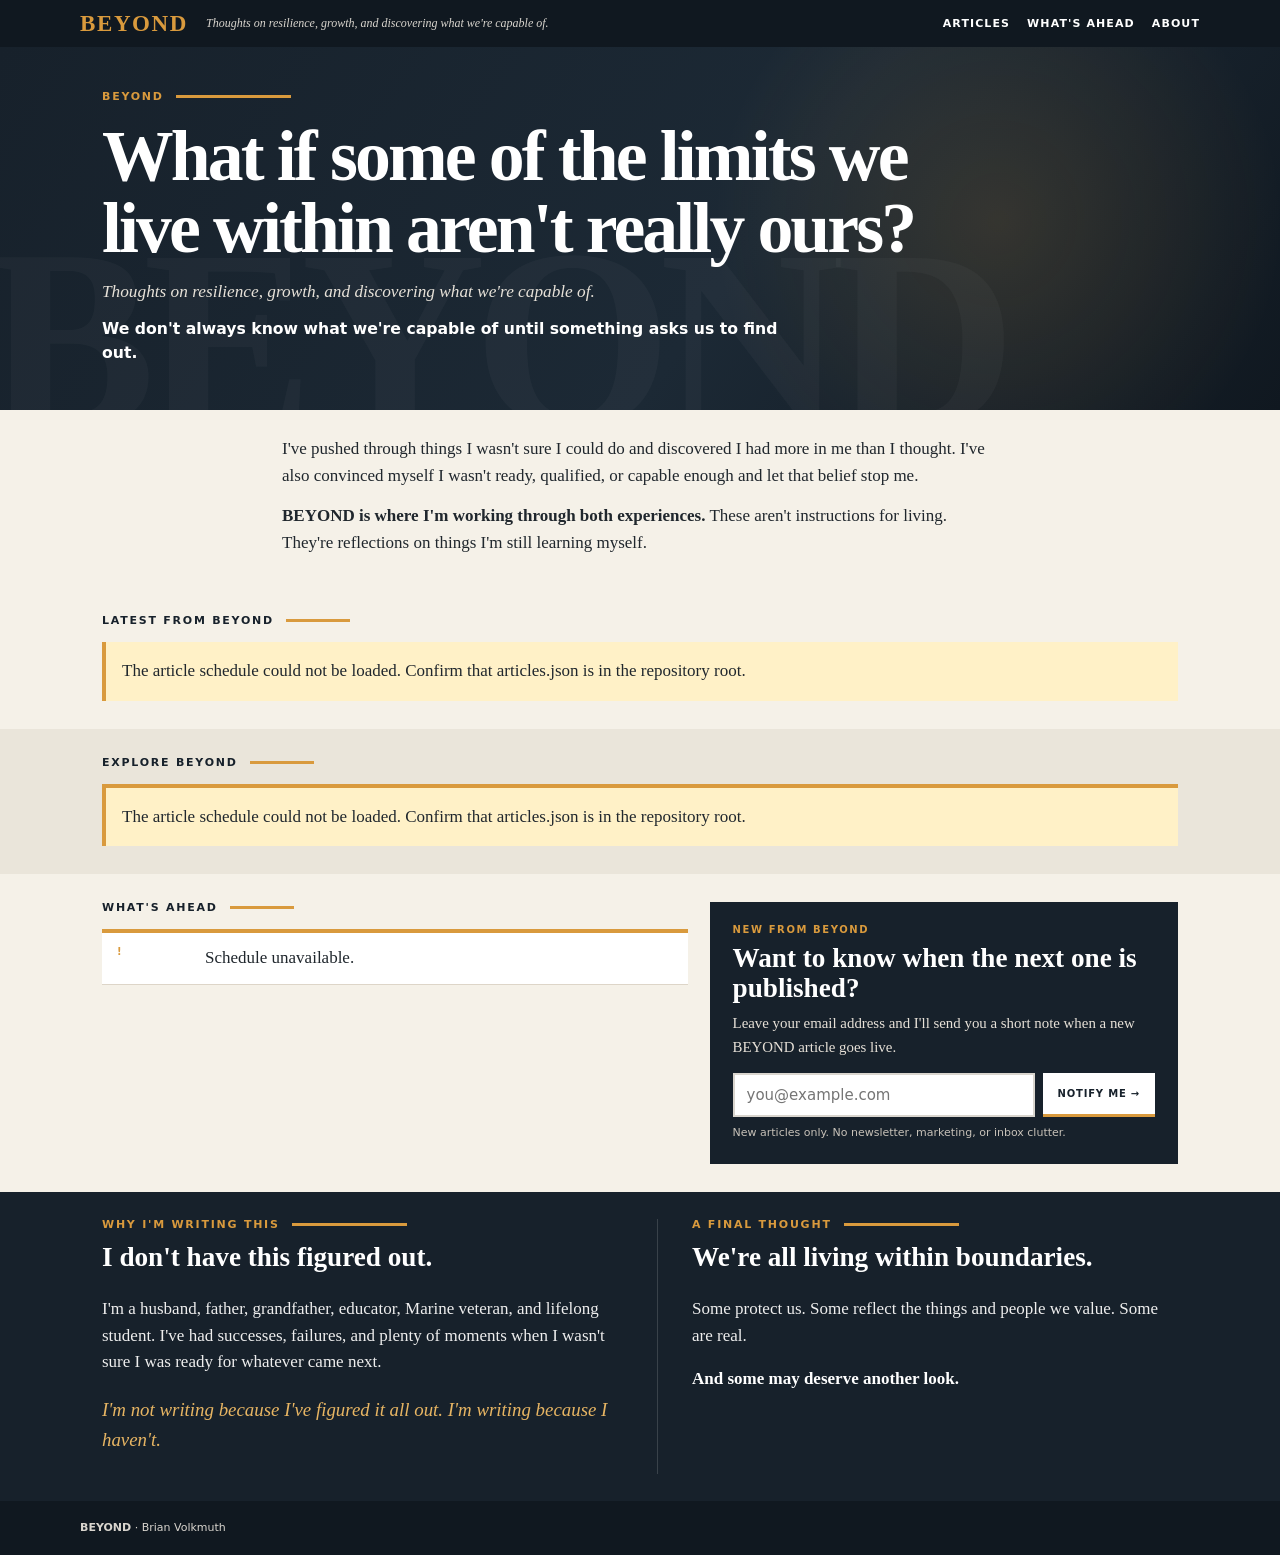
==== index.html @ c45ac022 "Add files via upload" ====
<!doctype html><html lang="en"><head>
<meta charset="utf-8"><meta name="viewport" content="width=device-width,initial-scale=1">
<title>BEYOND | Thoughts on resilience, growth, and discovering what we're capable of</title>
<meta name="description" content="BEYOND is Brian Volkmuth's series of reflections on resilience, growth, uncertainty, and discovering what we're capable of.">
<style>
:root{--navy:#17212B;--navy2:#101820;--amber:#D99A3D;--amber2:#E7B563;--ivory:#F5F1E8;--paper:#EAE5DA;--ink:#20272D;--slate:#64727D;--display:Georgia,"Times New Roman",serif;--ui:system-ui,-apple-system,BlinkMacSystemFont,"Segoe UI",Arial,sans-serif;--wide:1120px;--reading:760px}*{box-sizing:border-box}html{scroll-behavior:smooth}body{margin:0;background:var(--ivory);color:var(--ink);font:17px/1.58 var(--display)}a{color:inherit}.top{background:var(--navy2);color:#fff;padding:12px 22px}.topin{max-width:var(--wide);margin:auto;display:flex;align-items:center;gap:18px}.brand{color:var(--amber);font:700 23px/1 var(--display);letter-spacing:.07em;text-decoration:none}.tagline{flex:1;color:#d9d5ce;font-size:12px;font-style:italic}.nav{display:flex;gap:17px;font:700 11px/1 var(--ui);letter-spacing:.1em;text-transform:uppercase}.nav a{text-decoration:none}.mast{position:relative;overflow:hidden;color:#fff;background:radial-gradient(circle at 78% 48%,rgba(217,154,61,.15),transparent 28%),linear-gradient(125deg,var(--navy),#1c2935 58%,var(--navy2))}.mast:before{content:"BEYOND";position:absolute;left:-15px;bottom:-58px;color:rgba(255,255,255,.03);font:700 clamp(8rem,20vw,16rem)/1 var(--display);letter-spacing:-.05em}.mastin{position:relative;z-index:1;max-width:var(--wide);margin:auto;padding:44px 22px 46px}.eyebrow,.sectionlabel{display:flex;align-items:center;gap:12px;font:800 11px/1 var(--ui);letter-spacing:.16em;text-transform:uppercase}.eyebrow{color:var(--amber)}.line{height:3px;width:115px;background:var(--amber)}.mast h1{max-width:820px;margin:18px 0 13px;font-size:clamp(2.7rem,5.6vw,4.9rem);line-height:1.01;letter-spacing:-.04em}.mast .sub{max-width:680px;margin:0 0 12px;color:#e6e1d8;font-style:italic;font-size:1.08rem}.mast .thought{max-width:680px;margin:0;font:700 .98rem/1.5 var(--ui)}.intro{max-width:var(--reading);margin:auto;padding:26px 22px 16px}.intro p{margin:0 0 .8em}.wrap{max-width:var(--wide);margin:auto;padding:28px 22px}.sectionlabel{margin-bottom:16px;color:var(--navy)}.sectionlabel .line{width:64px}.feature{display:grid;grid-template-columns:1.07fr .93fr;background:#fff;box-shadow:0 10px 28px rgba(23,33,43,.1)}.media{min-height:285px;background-position:center;background-size:cover}.copy{padding:27px;display:flex;flex-direction:column;justify-content:center}.num{color:var(--amber);font:800 11px/1 var(--ui);letter-spacing:.15em;text-transform:uppercase}.copy h2{margin:11px 0 12px;color:var(--navy);font-size:clamp(1.9rem,3.4vw,2.7rem);line-height:1.08}.copy p{margin:0 0 11px}.meta{color:var(--slate);font:700 10px/1 var(--ui);letter-spacing:.08em;text-transform:uppercase}.btn{align-self:flex-start;margin-top:18px;padding:12px 16px;background:var(--navy);color:#fff;border-bottom:3px solid var(--amber);font:800 11px/1 var(--ui);letter-spacing:.08em;text-transform:uppercase;text-decoration:none}.library{background:var(--paper)}.list{background:#fff;border-top:4px solid var(--amber)}.row{display:grid;grid-template-columns:42px minmax(0,1fr) auto;gap:12px;align-items:center;padding:12px 16px;border-bottom:1px solid #d9d2c5;text-decoration:none}.row:last-child{border:0}.rnum{color:var(--amber);font:800 11px/1 var(--ui)}.title{display:block;color:var(--navy);font-weight:700;line-height:1.2}.desc{display:block;color:var(--slate);font-size:.88rem;margin-top:2px}.rmeta{white-space:nowrap;color:var(--slate);font:700 10px/1 var(--ui);text-transform:uppercase}.ahead-signup{display:grid;grid-template-columns:minmax(0,1fr) minmax(330px,.8fr);gap:22px}.ahead{list-style:none;margin:0;padding:0;background:#fff;border-top:4px solid var(--amber)}.ahead li{display:grid;grid-template-columns:78px 1fr;gap:10px;padding:12px 15px;border-bottom:1px solid #ddd5c8}.date{color:var(--amber);font:800 10px/1.35 var(--ui);text-transform:uppercase}.atitle{color:var(--navy);font-weight:700}.signup{background:var(--navy);color:#fff;padding:23px}.signup-kicker{color:var(--amber);font:800 10px/1 var(--ui);letter-spacing:.16em;text-transform:uppercase}.signup h2{margin:9px 0 8px;font-size:1.7rem;line-height:1.1}.signup p{margin:0 0 14px;color:#e7e1d8;font-size:.93rem}.form{display:grid;grid-template-columns:minmax(0,1fr) auto;gap:8px}.form label{position:absolute;width:1px;height:1px;overflow:hidden;clip:rect(0,0,0,0)}.form input{min-height:44px;border:2px solid #d9d5ce;padding:10px 12px;font:15px/1.3 var(--ui)}.form button{min-height:44px;border:0;border-bottom:3px solid var(--amber);background:#fff;color:var(--navy);padding:10px 15px;font:800 10px/1 var(--ui);letter-spacing:.08em;text-transform:uppercase;cursor:pointer}.fine{margin:8px 0 0!important;color:#c7c1b8!important;font:11px/1.4 var(--ui)!important}.about{background:var(--navy);color:#eee}.aboutin{max-width:var(--wide);margin:auto;padding:27px 22px;display:grid;grid-template-columns:1fr 1fr;gap:34px}.about h2{margin:6px 0 10px;color:#fff;font-size:1.7rem}.quote{color:var(--amber2);font-size:1.18rem;font-style:italic}.closing{border-left:1px solid rgba(255,255,255,.15);padding-left:34px}.closing strong{color:#fff}footer{background:var(--navy2);color:#d9d5ce;padding:19px 22px;font:11px/1.5 var(--ui)}.footerin{max-width:var(--wide);margin:auto}.err{padding:16px;background:#fff1c7;border-left:4px solid var(--amber)}@media(max-width:800px){.tagline{display:none}.nav{margin-left:auto;gap:11px}.mastin{padding:35px 20px 38px}.mast h1{font-size:2.65rem}.intro{padding:22px 20px 12px}.wrap{padding:24px 18px}.feature{grid-template-columns:1fr}.media{min-height:210px}.copy{padding:22px 20px}.row{grid-template-columns:34px 1fr}.rmeta{grid-column:2}.ahead-signup{grid-template-columns:1fr}.form{grid-template-columns:1fr}.form button{width:100%}.aboutin{grid-template-columns:1fr;gap:18px}.closing{border-left:0;border-top:1px solid rgba(255,255,255,.15);padding:18px 0 0}}@media(max-width:420px){.nav{font-size:9px;gap:8px}.mast h1{font-size:2.3rem}.ahead li{grid-template-columns:68px 1fr}}
.logo-header{padding:4px 18px 3px;background:var(--ivory)}.logo-shell{height:auto;min-height:0;overflow:visible;position:relative;display:flex;align-items:center;justify-content:center}.logo-home{display:block;height:auto;width:100%}.mast-logo{position:static;transform:none;display:block;width:auto;max-width:100%;height:150px;object-fit:contain;margin:0 auto}.logo-nav{position:absolute;right:14px;bottom:8px}@media(max-width:800px){.logo-header{padding:3px 10px}.logo-shell{height:auto;overflow:visible}.mast-logo{position:static;transform:none;width:auto;max-width:100%;height:125px}.logo-nav{right:6px;bottom:5px}}@media(max-width:520px){.logo-shell{height:auto}.mast-logo{width:auto;max-width:100%;height:105px}.logo-nav{position:static;justify-content:center;margin-top:-8px;padding:5px;background:transparent}}</style></head><body>
<header class="top"><div class="topin"><a class="brand" href="index.html">BEYOND</a><div class="tagline">Thoughts on resilience, growth, and discovering what we're capable of.</div><nav class="nav"><a href="#articles">Articles</a><a href="#ahead">What's Ahead</a><a href="#about">About</a></nav></div></header>
<section class="mast"><div class="mastin"><div class="eyebrow">BEYOND <span class="line"></span></div><h1>What if some of the limits we live within aren't really ours?</h1><p class="sub">Thoughts on resilience, growth, and discovering what we're capable of.</p><p class="thought">We don't always know what we're capable of until something asks us to find out.</p></div></section>
<section class="intro"><p>I've pushed through things I wasn't sure I could do and discovered I had more in me than I thought. I've also convinced myself I wasn't ready, qualified, or capable enough and let that belief stop me.</p><p><strong>BEYOND is where I'm working through both experiences.</strong> These aren't instructions for living. They're reflections on things I'm still learning myself.</p></section>
<main><section id="articles"><div class="wrap"><div class="sectionlabel">Latest from BEYOND <span class="line"></span></div><div id="latest"><div class="err">Loading the latest article…</div></div></div></section>
<section class="library"><div class="wrap"><div class="sectionlabel">Explore BEYOND <span class="line"></span></div><div id="published" class="list"><div class="err">Loading published articles…</div></div></div></section>
<section id="ahead"><div class="wrap"><div class="ahead-signup"><div><div class="sectionlabel">What's Ahead <span class="line"></span></div><ul id="upcoming" class="ahead"><li><span class="date">Soon</span><span>Loading upcoming articles…</span></li></ul></div><aside class="signup"><div class="signup-kicker">New from BEYOND</div><h2>Want to know when the next one is published?</h2><p>Leave your email address and I'll send you a short note when a new BEYOND article goes live.</p><form class="form" action="https://buttondown.com/api/emails/embed-subscribe/volkmuth" method="post"><label for="bd-email">Email address</label><input id="bd-email" name="email" type="email" autocomplete="email" inputmode="email" maxlength="254" placeholder="you@example.com" required><button type="submit">Notify Me →</button></form><p class="fine">New articles only. No newsletter, marketing, or inbox clutter.</p></aside></div></div></section>
<section class="about" id="about"><div class="aboutin"><div><div class="eyebrow">Why I'm Writing This <span class="line"></span></div><h2>I don't have this figured out.</h2><p>I'm a husband, father, grandfather, educator, Marine veteran, and lifelong student. I've had successes, failures, and plenty of moments when I wasn't sure I was ready for whatever came next.</p><p class="quote">I'm not writing because I've figured it all out. I'm writing because I haven't.</p></div><div class="closing"><div class="eyebrow">A Final Thought <span class="line"></span></div><h2>We're all living within boundaries.</h2><p>Some protect us. Some reflect the things and people we value. Some are real.</p><strong>And some may deserve another look.</strong></div></div></section></main>
<footer><div class="footerin"><strong>BEYOND</strong> · Brian Volkmuth</div></footer>
<script>(()=>{'use strict';const zone='America/Chicago';const esc=v=>String(v??'').replace(/[&<>'"]/g,c=>({'&':'&amp;','<':'&lt;','>':'&gt;',"'":'&#39;','"':'&quot;'}[c]));const parts=new Intl.DateTimeFormat('en-US',{timeZone:zone,year:'numeric',month:'2-digit',day:'2-digit'}).formatToParts(new Date());const get=t=>parts.find(p=>p.type===t).value;const today=`${get('year')}-${get('month')}-${get('day')}`;const latest=document.querySelector('#latest'),published=document.querySelector('#published'),upcoming=document.querySelector('#upcoming');const fmt=d=>new Intl.DateTimeFormat('en-US',{month:'short',day:'numeric',year:'numeric',timeZone:'UTC'}).format(new Date(d+'T12:00:00Z'));fetch('articles.json',{cache:'no-store'}).then(r=>{if(!r.ok)throw Error(r.status);return r.json()}).then(data=>{const all=data.slice().sort((a,b)=>a.publishDate.localeCompare(b.publishDate));const pub=all.filter(a=>a.publishDate<=today),future=all.filter(a=>a.publishDate>today);if(!pub.length){latest.innerHTML='<div class="err">The first BEYOND article publishes December 1, 2026.</div>';published.innerHTML='<div class="err">Published articles will appear here beginning December 1.</div>'}else{const a=pub[pub.length-1];latest.innerHTML=`<article class="feature"><div class="media" role="img" aria-label="${esc(a.imageAlt)}" style="background-image:linear-gradient(90deg,rgba(23,33,43,.03),rgba(23,33,43,.16)),url('${encodeURI(a.image)}')"></div><div class="copy"><div class="num">BEYOND | ${esc(a.number)}</div><h2>${esc(a.title)}</h2><p><em>${esc(a.description)}</em></p><div class="meta">${esc(a.readTime)} · ${esc(a.category)}</div><a class="btn" href="${encodeURI(a.url)}">Read Article →</a></div></article>`;published.innerHTML=pub.slice().reverse().map(a=>`<a class="row" href="${encodeURI(a.url)}"><span class="rnum">${esc(a.number)}</span><span><span class="title">${esc(a.title)}</span><span class="desc">${esc(a.description)}</span></span><span class="rmeta">${esc(a.readTime)} · Read →</span></a>`).join('')}upcoming.innerHTML=future.slice(0,4).map(a=>`<li><span class="date">${esc(fmt(a.publishDate))}</span><span class="atitle">${esc(a.title)}</span></li>`).join('')||'<li><span class="date">Complete</span><span class="atitle">The full first BEYOND series is now available.</span></li>'}).catch(()=>{latest.innerHTML=published.innerHTML='<div class="err">The article schedule could not be loaded. Confirm that articles.json is in the repository root.</div>';upcoming.innerHTML='<li><span class="date">!</span><span>Schedule unavailable.</span></li>'})})();</script>
</body></html>
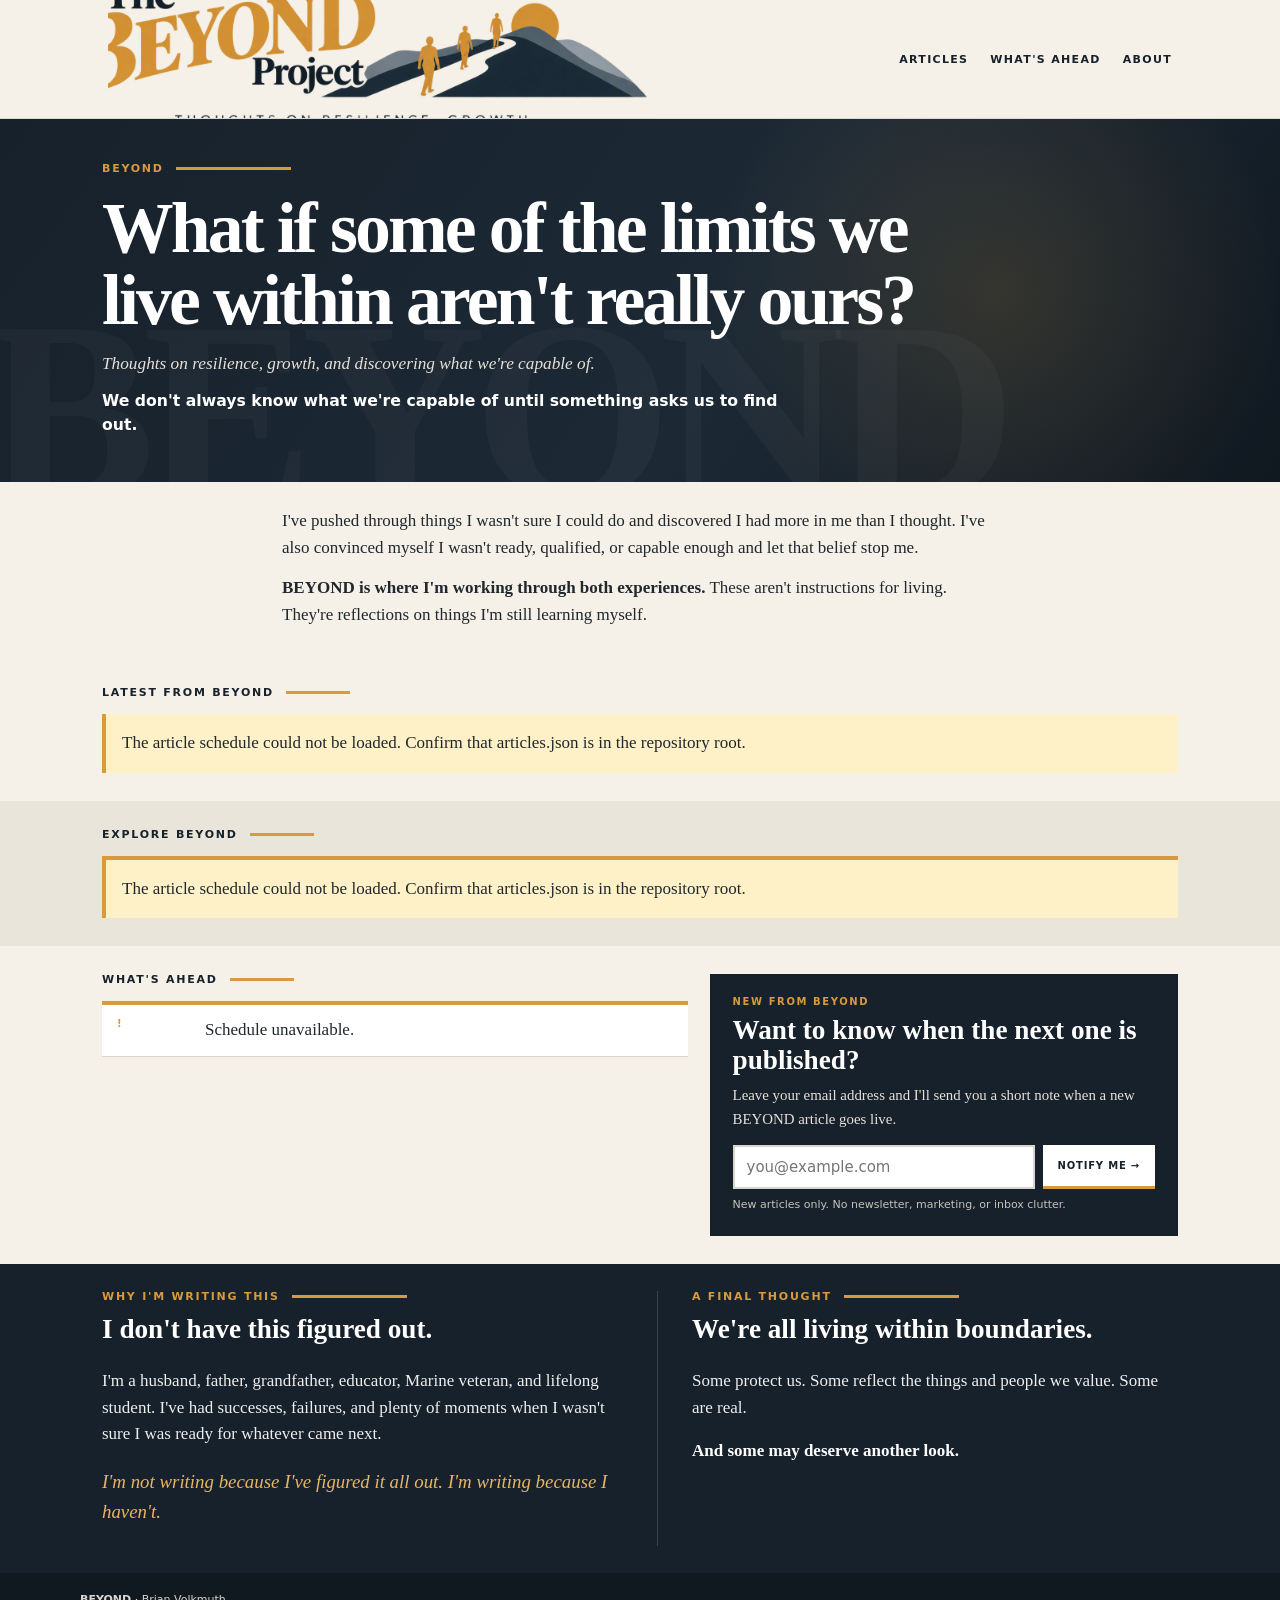
==== commit 104ed995: "Add files via upload" ====
--- a/index.html
+++ b/index.html
@@ -4,8 +4,8 @@
 <meta name="description" content="BEYOND is Brian Volkmuth's series of reflections on resilience, growth, uncertainty, and discovering what we're capable of.">
 <style>
 :root{--navy:#17212B;--navy2:#101820;--amber:#D99A3D;--amber2:#E7B563;--ivory:#F5F1E8;--paper:#EAE5DA;--ink:#20272D;--slate:#64727D;--display:Georgia,"Times New Roman",serif;--ui:system-ui,-apple-system,BlinkMacSystemFont,"Segoe UI",Arial,sans-serif;--wide:1120px;--reading:760px}*{box-sizing:border-box}html{scroll-behavior:smooth}body{margin:0;background:var(--ivory);color:var(--ink);font:17px/1.58 var(--display)}a{color:inherit}.top{background:var(--navy2);color:#fff;padding:12px 22px}.topin{max-width:var(--wide);margin:auto;display:flex;align-items:center;gap:18px}.brand{color:var(--amber);font:700 23px/1 var(--display);letter-spacing:.07em;text-decoration:none}.tagline{flex:1;color:#d9d5ce;font-size:12px;font-style:italic}.nav{display:flex;gap:17px;font:700 11px/1 var(--ui);letter-spacing:.1em;text-transform:uppercase}.nav a{text-decoration:none}.mast{position:relative;overflow:hidden;color:#fff;background:radial-gradient(circle at 78% 48%,rgba(217,154,61,.15),transparent 28%),linear-gradient(125deg,var(--navy),#1c2935 58%,var(--navy2))}.mast:before{content:"BEYOND";position:absolute;left:-15px;bottom:-58px;color:rgba(255,255,255,.03);font:700 clamp(8rem,20vw,16rem)/1 var(--display);letter-spacing:-.05em}.mastin{position:relative;z-index:1;max-width:var(--wide);margin:auto;padding:44px 22px 46px}.eyebrow,.sectionlabel{display:flex;align-items:center;gap:12px;font:800 11px/1 var(--ui);letter-spacing:.16em;text-transform:uppercase}.eyebrow{color:var(--amber)}.line{height:3px;width:115px;background:var(--amber)}.mast h1{max-width:820px;margin:18px 0 13px;font-size:clamp(2.7rem,5.6vw,4.9rem);line-height:1.01;letter-spacing:-.04em}.mast .sub{max-width:680px;margin:0 0 12px;color:#e6e1d8;font-style:italic;font-size:1.08rem}.mast .thought{max-width:680px;margin:0;font:700 .98rem/1.5 var(--ui)}.intro{max-width:var(--reading);margin:auto;padding:26px 22px 16px}.intro p{margin:0 0 .8em}.wrap{max-width:var(--wide);margin:auto;padding:28px 22px}.sectionlabel{margin-bottom:16px;color:var(--navy)}.sectionlabel .line{width:64px}.feature{display:grid;grid-template-columns:1.07fr .93fr;background:#fff;box-shadow:0 10px 28px rgba(23,33,43,.1)}.media{min-height:285px;background-position:center;background-size:cover}.copy{padding:27px;display:flex;flex-direction:column;justify-content:center}.num{color:var(--amber);font:800 11px/1 var(--ui);letter-spacing:.15em;text-transform:uppercase}.copy h2{margin:11px 0 12px;color:var(--navy);font-size:clamp(1.9rem,3.4vw,2.7rem);line-height:1.08}.copy p{margin:0 0 11px}.meta{color:var(--slate);font:700 10px/1 var(--ui);letter-spacing:.08em;text-transform:uppercase}.btn{align-self:flex-start;margin-top:18px;padding:12px 16px;background:var(--navy);color:#fff;border-bottom:3px solid var(--amber);font:800 11px/1 var(--ui);letter-spacing:.08em;text-transform:uppercase;text-decoration:none}.library{background:var(--paper)}.list{background:#fff;border-top:4px solid var(--amber)}.row{display:grid;grid-template-columns:42px minmax(0,1fr) auto;gap:12px;align-items:center;padding:12px 16px;border-bottom:1px solid #d9d2c5;text-decoration:none}.row:last-child{border:0}.rnum{color:var(--amber);font:800 11px/1 var(--ui)}.title{display:block;color:var(--navy);font-weight:700;line-height:1.2}.desc{display:block;color:var(--slate);font-size:.88rem;margin-top:2px}.rmeta{white-space:nowrap;color:var(--slate);font:700 10px/1 var(--ui);text-transform:uppercase}.ahead-signup{display:grid;grid-template-columns:minmax(0,1fr) minmax(330px,.8fr);gap:22px}.ahead{list-style:none;margin:0;padding:0;background:#fff;border-top:4px solid var(--amber)}.ahead li{display:grid;grid-template-columns:78px 1fr;gap:10px;padding:12px 15px;border-bottom:1px solid #ddd5c8}.date{color:var(--amber);font:800 10px/1.35 var(--ui);text-transform:uppercase}.atitle{color:var(--navy);font-weight:700}.signup{background:var(--navy);color:#fff;padding:23px}.signup-kicker{color:var(--amber);font:800 10px/1 var(--ui);letter-spacing:.16em;text-transform:uppercase}.signup h2{margin:9px 0 8px;font-size:1.7rem;line-height:1.1}.signup p{margin:0 0 14px;color:#e7e1d8;font-size:.93rem}.form{display:grid;grid-template-columns:minmax(0,1fr) auto;gap:8px}.form label{position:absolute;width:1px;height:1px;overflow:hidden;clip:rect(0,0,0,0)}.form input{min-height:44px;border:2px solid #d9d5ce;padding:10px 12px;font:15px/1.3 var(--ui)}.form button{min-height:44px;border:0;border-bottom:3px solid var(--amber);background:#fff;color:var(--navy);padding:10px 15px;font:800 10px/1 var(--ui);letter-spacing:.08em;text-transform:uppercase;cursor:pointer}.fine{margin:8px 0 0!important;color:#c7c1b8!important;font:11px/1.4 var(--ui)!important}.about{background:var(--navy);color:#eee}.aboutin{max-width:var(--wide);margin:auto;padding:27px 22px;display:grid;grid-template-columns:1fr 1fr;gap:34px}.about h2{margin:6px 0 10px;color:#fff;font-size:1.7rem}.quote{color:var(--amber2);font-size:1.18rem;font-style:italic}.closing{border-left:1px solid rgba(255,255,255,.15);padding-left:34px}.closing strong{color:#fff}footer{background:var(--navy2);color:#d9d5ce;padding:19px 22px;font:11px/1.5 var(--ui)}.footerin{max-width:var(--wide);margin:auto}.err{padding:16px;background:#fff1c7;border-left:4px solid var(--amber)}@media(max-width:800px){.tagline{display:none}.nav{margin-left:auto;gap:11px}.mastin{padding:35px 20px 38px}.mast h1{font-size:2.65rem}.intro{padding:22px 20px 12px}.wrap{padding:24px 18px}.feature{grid-template-columns:1fr}.media{min-height:210px}.copy{padding:22px 20px}.row{grid-template-columns:34px 1fr}.rmeta{grid-column:2}.ahead-signup{grid-template-columns:1fr}.form{grid-template-columns:1fr}.form button{width:100%}.aboutin{grid-template-columns:1fr;gap:18px}.closing{border-left:0;border-top:1px solid rgba(255,255,255,.15);padding:18px 0 0}}@media(max-width:420px){.nav{font-size:9px;gap:8px}.mast h1{font-size:2.3rem}.ahead li{grid-template-columns:68px 1fr}}
-.logo-header{padding:4px 18px 3px;background:var(--ivory)}.logo-shell{height:auto;min-height:0;overflow:visible;position:relative;display:flex;align-items:center;justify-content:center}.logo-home{display:block;height:auto;width:100%}.mast-logo{position:static;transform:none;display:block;width:auto;max-width:100%;height:150px;object-fit:contain;margin:0 auto}.logo-nav{position:absolute;right:14px;bottom:8px}@media(max-width:800px){.logo-header{padding:3px 10px}.logo-shell{height:auto;overflow:visible}.mast-logo{position:static;transform:none;width:auto;max-width:100%;height:125px}.logo-nav{right:6px;bottom:5px}}@media(max-width:520px){.logo-shell{height:auto}.mast-logo{width:auto;max-width:100%;height:105px}.logo-nav{position:static;justify-content:center;margin-top:-8px;padding:5px;background:transparent}}</style></head><body>
-<header class="top"><div class="topin"><a class="brand" href="index.html">BEYOND</a><div class="tagline">Thoughts on resilience, growth, and discovering what we're capable of.</div><nav class="nav"><a href="#articles">Articles</a><a href="#ahead">What's Ahead</a><a href="#about">About</a></nav></div></header>
+.compact-logo-header{background:var(--ivory);border-bottom:1px solid rgba(23,33,43,.12)}.compact-logo-inner{max-width:var(--wide);height:118px;margin:0 auto;padding:0 28px;display:flex;align-items:center;justify-content:space-between;gap:24px;overflow:hidden}.compact-logo-link{display:block;position:relative;height:118px;flex:1;min-width:0;overflow:hidden}.compact-logo-img{position:absolute;width:610px;max-width:none;height:auto;left:-60px;top:50%;transform:translateY(-50%)}.compact-logo-nav{display:flex;gap:22px;align-items:center;flex:0 0 auto;font:800 11px/1 var(--ui);letter-spacing:.12em;text-transform:uppercase}.compact-logo-nav a{color:var(--navy);text-decoration:none}.compact-logo-nav a:hover,.compact-logo-nav a:focus{text-decoration:underline;text-decoration-color:var(--amber);text-decoration-thickness:2px;text-underline-offset:4px}@media(max-width:800px){.compact-logo-inner{height:104px;padding:0 14px;gap:10px}.compact-logo-link{height:104px}.compact-logo-img{width:520px;left:-55px}.compact-logo-nav{gap:10px;font-size:9px}}@media(max-width:560px){.compact-logo-inner{height:126px;padding:0 10px 6px;display:block}.compact-logo-link{height:92px}.compact-logo-img{width:460px;left:50%;transform:translate(-50%,-50%)}.compact-logo-nav{justify-content:center;gap:16px;padding-top:4px}}</style></head><body>
+<header class="compact-logo-header"><div class="compact-logo-inner"><a class="compact-logo-link" href="index.html" aria-label="The BEYOND Project home"><img class="compact-logo-img" src="BEYOND_Horizontal_FullColor_Ivory.png" alt="The BEYOND Project"></a><nav class="compact-logo-nav" aria-label="Primary"><a href="#articles">Articles</a><a href="#ahead">What's Ahead</a><a href="#about">About</a></nav></div></header>
 <section class="mast"><div class="mastin"><div class="eyebrow">BEYOND <span class="line"></span></div><h1>What if some of the limits we live within aren't really ours?</h1><p class="sub">Thoughts on resilience, growth, and discovering what we're capable of.</p><p class="thought">We don't always know what we're capable of until something asks us to find out.</p></div></section>
 <section class="intro"><p>I've pushed through things I wasn't sure I could do and discovered I had more in me than I thought. I've also convinced myself I wasn't ready, qualified, or capable enough and let that belief stop me.</p><p><strong>BEYOND is where I'm working through both experiences.</strong> These aren't instructions for living. They're reflections on things I'm still learning myself.</p></section>
 <main><section id="articles"><div class="wrap"><div class="sectionlabel">Latest from BEYOND <span class="line"></span></div><div id="latest"><div class="err">Loading the latest article…</div></div></div></section>
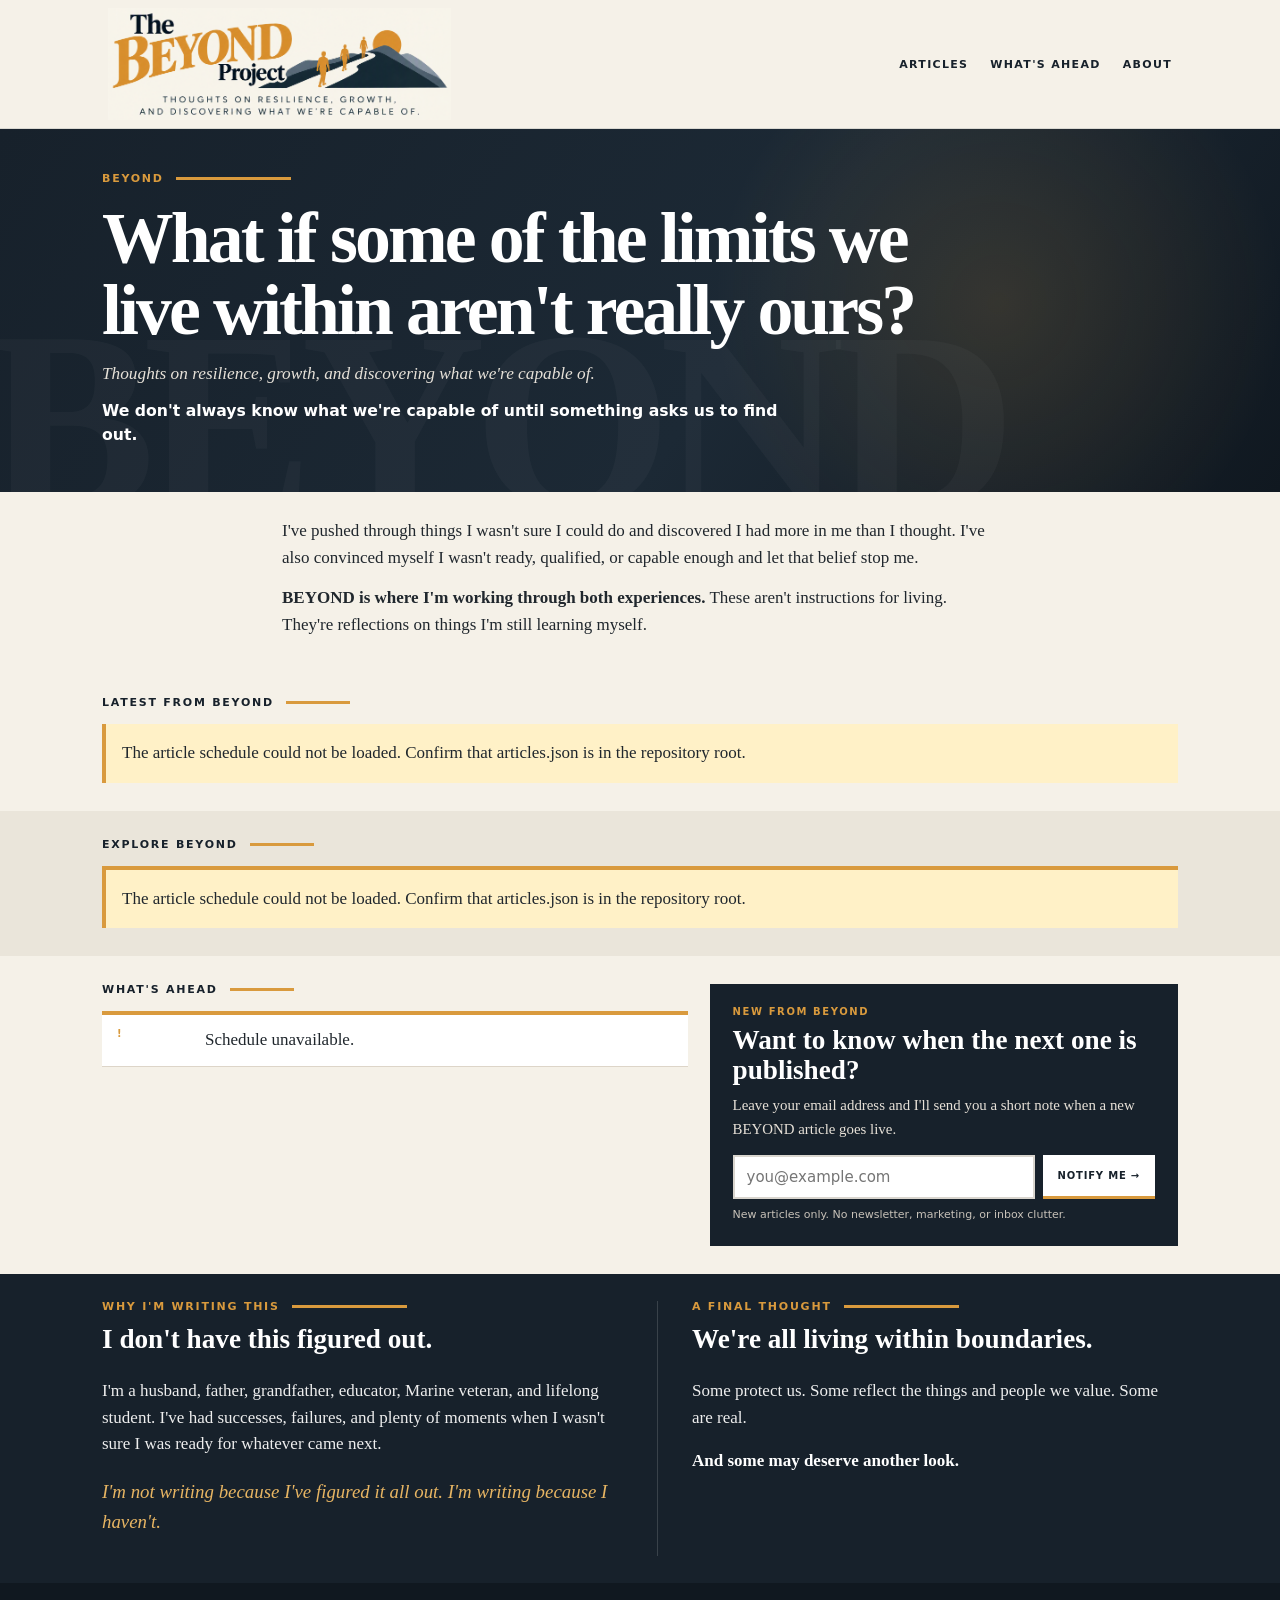
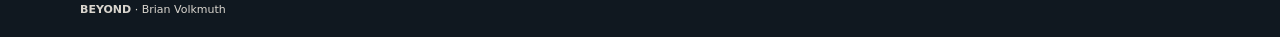
==== commit d33d6beb: "Add files via upload" ====
--- a/index.html
+++ b/index.html
@@ -4,8 +4,8 @@
 <meta name="description" content="BEYOND is Brian Volkmuth's series of reflections on resilience, growth, uncertainty, and discovering what we're capable of.">
 <style>
 :root{--navy:#17212B;--navy2:#101820;--amber:#D99A3D;--amber2:#E7B563;--ivory:#F5F1E8;--paper:#EAE5DA;--ink:#20272D;--slate:#64727D;--display:Georgia,"Times New Roman",serif;--ui:system-ui,-apple-system,BlinkMacSystemFont,"Segoe UI",Arial,sans-serif;--wide:1120px;--reading:760px}*{box-sizing:border-box}html{scroll-behavior:smooth}body{margin:0;background:var(--ivory);color:var(--ink);font:17px/1.58 var(--display)}a{color:inherit}.top{background:var(--navy2);color:#fff;padding:12px 22px}.topin{max-width:var(--wide);margin:auto;display:flex;align-items:center;gap:18px}.brand{color:var(--amber);font:700 23px/1 var(--display);letter-spacing:.07em;text-decoration:none}.tagline{flex:1;color:#d9d5ce;font-size:12px;font-style:italic}.nav{display:flex;gap:17px;font:700 11px/1 var(--ui);letter-spacing:.1em;text-transform:uppercase}.nav a{text-decoration:none}.mast{position:relative;overflow:hidden;color:#fff;background:radial-gradient(circle at 78% 48%,rgba(217,154,61,.15),transparent 28%),linear-gradient(125deg,var(--navy),#1c2935 58%,var(--navy2))}.mast:before{content:"BEYOND";position:absolute;left:-15px;bottom:-58px;color:rgba(255,255,255,.03);font:700 clamp(8rem,20vw,16rem)/1 var(--display);letter-spacing:-.05em}.mastin{position:relative;z-index:1;max-width:var(--wide);margin:auto;padding:44px 22px 46px}.eyebrow,.sectionlabel{display:flex;align-items:center;gap:12px;font:800 11px/1 var(--ui);letter-spacing:.16em;text-transform:uppercase}.eyebrow{color:var(--amber)}.line{height:3px;width:115px;background:var(--amber)}.mast h1{max-width:820px;margin:18px 0 13px;font-size:clamp(2.7rem,5.6vw,4.9rem);line-height:1.01;letter-spacing:-.04em}.mast .sub{max-width:680px;margin:0 0 12px;color:#e6e1d8;font-style:italic;font-size:1.08rem}.mast .thought{max-width:680px;margin:0;font:700 .98rem/1.5 var(--ui)}.intro{max-width:var(--reading);margin:auto;padding:26px 22px 16px}.intro p{margin:0 0 .8em}.wrap{max-width:var(--wide);margin:auto;padding:28px 22px}.sectionlabel{margin-bottom:16px;color:var(--navy)}.sectionlabel .line{width:64px}.feature{display:grid;grid-template-columns:1.07fr .93fr;background:#fff;box-shadow:0 10px 28px rgba(23,33,43,.1)}.media{min-height:285px;background-position:center;background-size:cover}.copy{padding:27px;display:flex;flex-direction:column;justify-content:center}.num{color:var(--amber);font:800 11px/1 var(--ui);letter-spacing:.15em;text-transform:uppercase}.copy h2{margin:11px 0 12px;color:var(--navy);font-size:clamp(1.9rem,3.4vw,2.7rem);line-height:1.08}.copy p{margin:0 0 11px}.meta{color:var(--slate);font:700 10px/1 var(--ui);letter-spacing:.08em;text-transform:uppercase}.btn{align-self:flex-start;margin-top:18px;padding:12px 16px;background:var(--navy);color:#fff;border-bottom:3px solid var(--amber);font:800 11px/1 var(--ui);letter-spacing:.08em;text-transform:uppercase;text-decoration:none}.library{background:var(--paper)}.list{background:#fff;border-top:4px solid var(--amber)}.row{display:grid;grid-template-columns:42px minmax(0,1fr) auto;gap:12px;align-items:center;padding:12px 16px;border-bottom:1px solid #d9d2c5;text-decoration:none}.row:last-child{border:0}.rnum{color:var(--amber);font:800 11px/1 var(--ui)}.title{display:block;color:var(--navy);font-weight:700;line-height:1.2}.desc{display:block;color:var(--slate);font-size:.88rem;margin-top:2px}.rmeta{white-space:nowrap;color:var(--slate);font:700 10px/1 var(--ui);text-transform:uppercase}.ahead-signup{display:grid;grid-template-columns:minmax(0,1fr) minmax(330px,.8fr);gap:22px}.ahead{list-style:none;margin:0;padding:0;background:#fff;border-top:4px solid var(--amber)}.ahead li{display:grid;grid-template-columns:78px 1fr;gap:10px;padding:12px 15px;border-bottom:1px solid #ddd5c8}.date{color:var(--amber);font:800 10px/1.35 var(--ui);text-transform:uppercase}.atitle{color:var(--navy);font-weight:700}.signup{background:var(--navy);color:#fff;padding:23px}.signup-kicker{color:var(--amber);font:800 10px/1 var(--ui);letter-spacing:.16em;text-transform:uppercase}.signup h2{margin:9px 0 8px;font-size:1.7rem;line-height:1.1}.signup p{margin:0 0 14px;color:#e7e1d8;font-size:.93rem}.form{display:grid;grid-template-columns:minmax(0,1fr) auto;gap:8px}.form label{position:absolute;width:1px;height:1px;overflow:hidden;clip:rect(0,0,0,0)}.form input{min-height:44px;border:2px solid #d9d5ce;padding:10px 12px;font:15px/1.3 var(--ui)}.form button{min-height:44px;border:0;border-bottom:3px solid var(--amber);background:#fff;color:var(--navy);padding:10px 15px;font:800 10px/1 var(--ui);letter-spacing:.08em;text-transform:uppercase;cursor:pointer}.fine{margin:8px 0 0!important;color:#c7c1b8!important;font:11px/1.4 var(--ui)!important}.about{background:var(--navy);color:#eee}.aboutin{max-width:var(--wide);margin:auto;padding:27px 22px;display:grid;grid-template-columns:1fr 1fr;gap:34px}.about h2{margin:6px 0 10px;color:#fff;font-size:1.7rem}.quote{color:var(--amber2);font-size:1.18rem;font-style:italic}.closing{border-left:1px solid rgba(255,255,255,.15);padding-left:34px}.closing strong{color:#fff}footer{background:var(--navy2);color:#d9d5ce;padding:19px 22px;font:11px/1.5 var(--ui)}.footerin{max-width:var(--wide);margin:auto}.err{padding:16px;background:#fff1c7;border-left:4px solid var(--amber)}@media(max-width:800px){.tagline{display:none}.nav{margin-left:auto;gap:11px}.mastin{padding:35px 20px 38px}.mast h1{font-size:2.65rem}.intro{padding:22px 20px 12px}.wrap{padding:24px 18px}.feature{grid-template-columns:1fr}.media{min-height:210px}.copy{padding:22px 20px}.row{grid-template-columns:34px 1fr}.rmeta{grid-column:2}.ahead-signup{grid-template-columns:1fr}.form{grid-template-columns:1fr}.form button{width:100%}.aboutin{grid-template-columns:1fr;gap:18px}.closing{border-left:0;border-top:1px solid rgba(255,255,255,.15);padding:18px 0 0}}@media(max-width:420px){.nav{font-size:9px;gap:8px}.mast h1{font-size:2.3rem}.ahead li{grid-template-columns:68px 1fr}}
-.compact-logo-header{background:var(--ivory);border-bottom:1px solid rgba(23,33,43,.12)}.compact-logo-inner{max-width:var(--wide);height:118px;margin:0 auto;padding:0 28px;display:flex;align-items:center;justify-content:space-between;gap:24px;overflow:hidden}.compact-logo-link{display:block;position:relative;height:118px;flex:1;min-width:0;overflow:hidden}.compact-logo-img{position:absolute;width:610px;max-width:none;height:auto;left:-60px;top:50%;transform:translateY(-50%)}.compact-logo-nav{display:flex;gap:22px;align-items:center;flex:0 0 auto;font:800 11px/1 var(--ui);letter-spacing:.12em;text-transform:uppercase}.compact-logo-nav a{color:var(--navy);text-decoration:none}.compact-logo-nav a:hover,.compact-logo-nav a:focus{text-decoration:underline;text-decoration-color:var(--amber);text-decoration-thickness:2px;text-underline-offset:4px}@media(max-width:800px){.compact-logo-inner{height:104px;padding:0 14px;gap:10px}.compact-logo-link{height:104px}.compact-logo-img{width:520px;left:-55px}.compact-logo-nav{gap:10px;font-size:9px}}@media(max-width:560px){.compact-logo-inner{height:126px;padding:0 10px 6px;display:block}.compact-logo-link{height:92px}.compact-logo-img{width:460px;left:50%;transform:translate(-50%,-50%)}.compact-logo-nav{justify-content:center;gap:16px;padding-top:4px}}</style></head><body>
-<header class="compact-logo-header"><div class="compact-logo-inner"><a class="compact-logo-link" href="index.html" aria-label="The BEYOND Project home"><img class="compact-logo-img" src="BEYOND_Horizontal_FullColor_Ivory.png" alt="The BEYOND Project"></a><nav class="compact-logo-nav" aria-label="Primary"><a href="#articles">Articles</a><a href="#ahead">What's Ahead</a><a href="#about">About</a></nav></div></header>
+.compact-logo-header{background:var(--ivory);border-bottom:1px solid rgba(23,33,43,.12)}.compact-logo-inner{max-width:var(--wide);height:128px;margin:0 auto;padding:6px 28px;display:flex;align-items:center;justify-content:space-between;gap:28px}.compact-logo-link{display:flex;align-items:center;height:100%;min-width:0;flex:1}.compact-logo-img{display:block;width:min(760px,100%);height:112px;object-fit:contain;object-position:left center}.compact-logo-nav{display:flex;gap:22px;align-items:center;flex:0 0 auto;font:800 11px/1 var(--ui);letter-spacing:.12em;text-transform:uppercase}.compact-logo-nav a{color:var(--navy);text-decoration:none}.compact-logo-nav a:hover,.compact-logo-nav a:focus{text-decoration:underline;text-decoration-color:var(--amber);text-decoration-thickness:2px;text-underline-offset:4px}@media(max-width:800px){.compact-logo-inner{height:112px;padding:5px 14px;gap:12px}.compact-logo-img{height:96px}.compact-logo-nav{gap:10px;font-size:9px}}@media(max-width:560px){.compact-logo-inner{height:auto;padding:5px 10px 8px;display:block}.compact-logo-link{height:88px;justify-content:center}.compact-logo-img{width:100%;height:84px;object-position:center}.compact-logo-nav{justify-content:center;gap:16px;padding-top:3px}}</style></head><body>
+<header class="compact-logo-header"><div class="compact-logo-inner"><a class="compact-logo-link" href="index.html" aria-label="The BEYOND Project home"><img class="compact-logo-img" src="BEYOND_Header_Logo_Cropped.png" alt="The BEYOND Project"></a><nav class="compact-logo-nav" aria-label="Primary"><a href="#articles">Articles</a><a href="#ahead">What's Ahead</a><a href="#about">About</a></nav></div></header>
 <section class="mast"><div class="mastin"><div class="eyebrow">BEYOND <span class="line"></span></div><h1>What if some of the limits we live within aren't really ours?</h1><p class="sub">Thoughts on resilience, growth, and discovering what we're capable of.</p><p class="thought">We don't always know what we're capable of until something asks us to find out.</p></div></section>
 <section class="intro"><p>I've pushed through things I wasn't sure I could do and discovered I had more in me than I thought. I've also convinced myself I wasn't ready, qualified, or capable enough and let that belief stop me.</p><p><strong>BEYOND is where I'm working through both experiences.</strong> These aren't instructions for living. They're reflections on things I'm still learning myself.</p></section>
 <main><section id="articles"><div class="wrap"><div class="sectionlabel">Latest from BEYOND <span class="line"></span></div><div id="latest"><div class="err">Loading the latest article…</div></div></div></section>
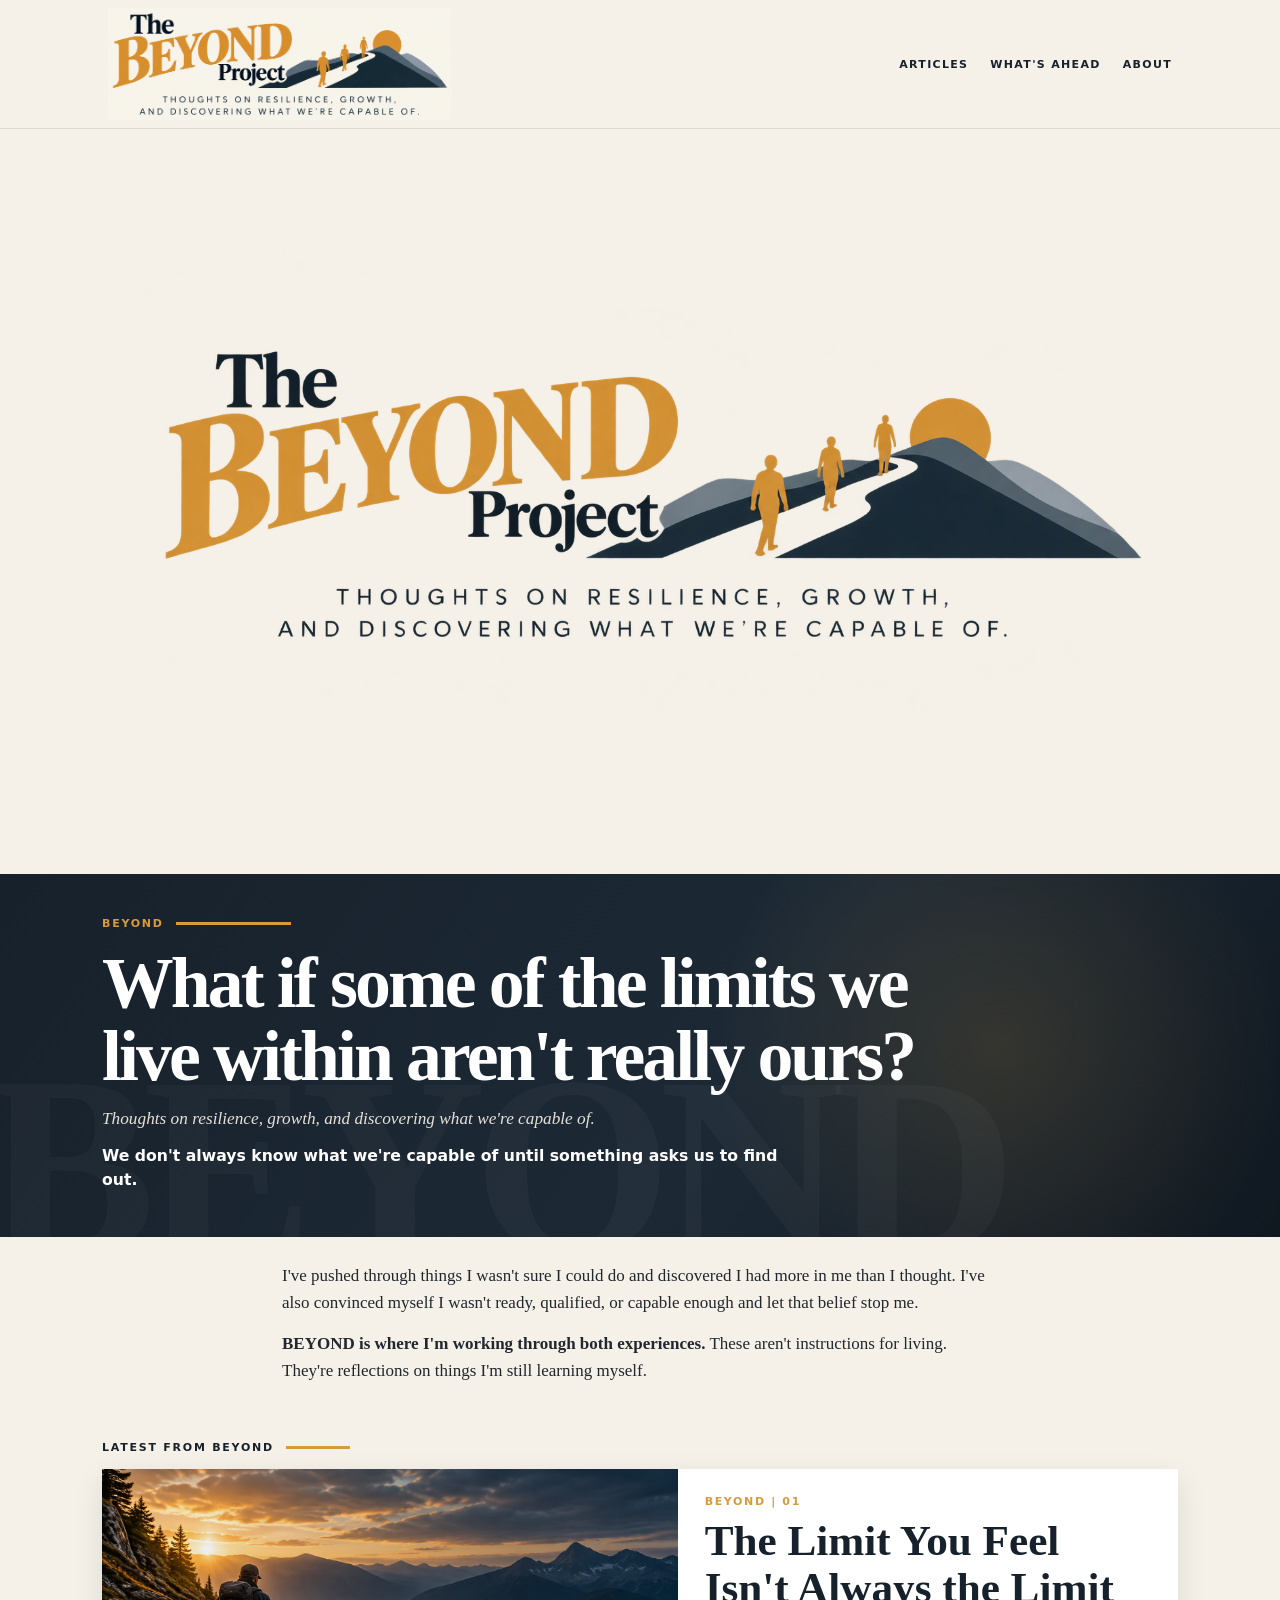
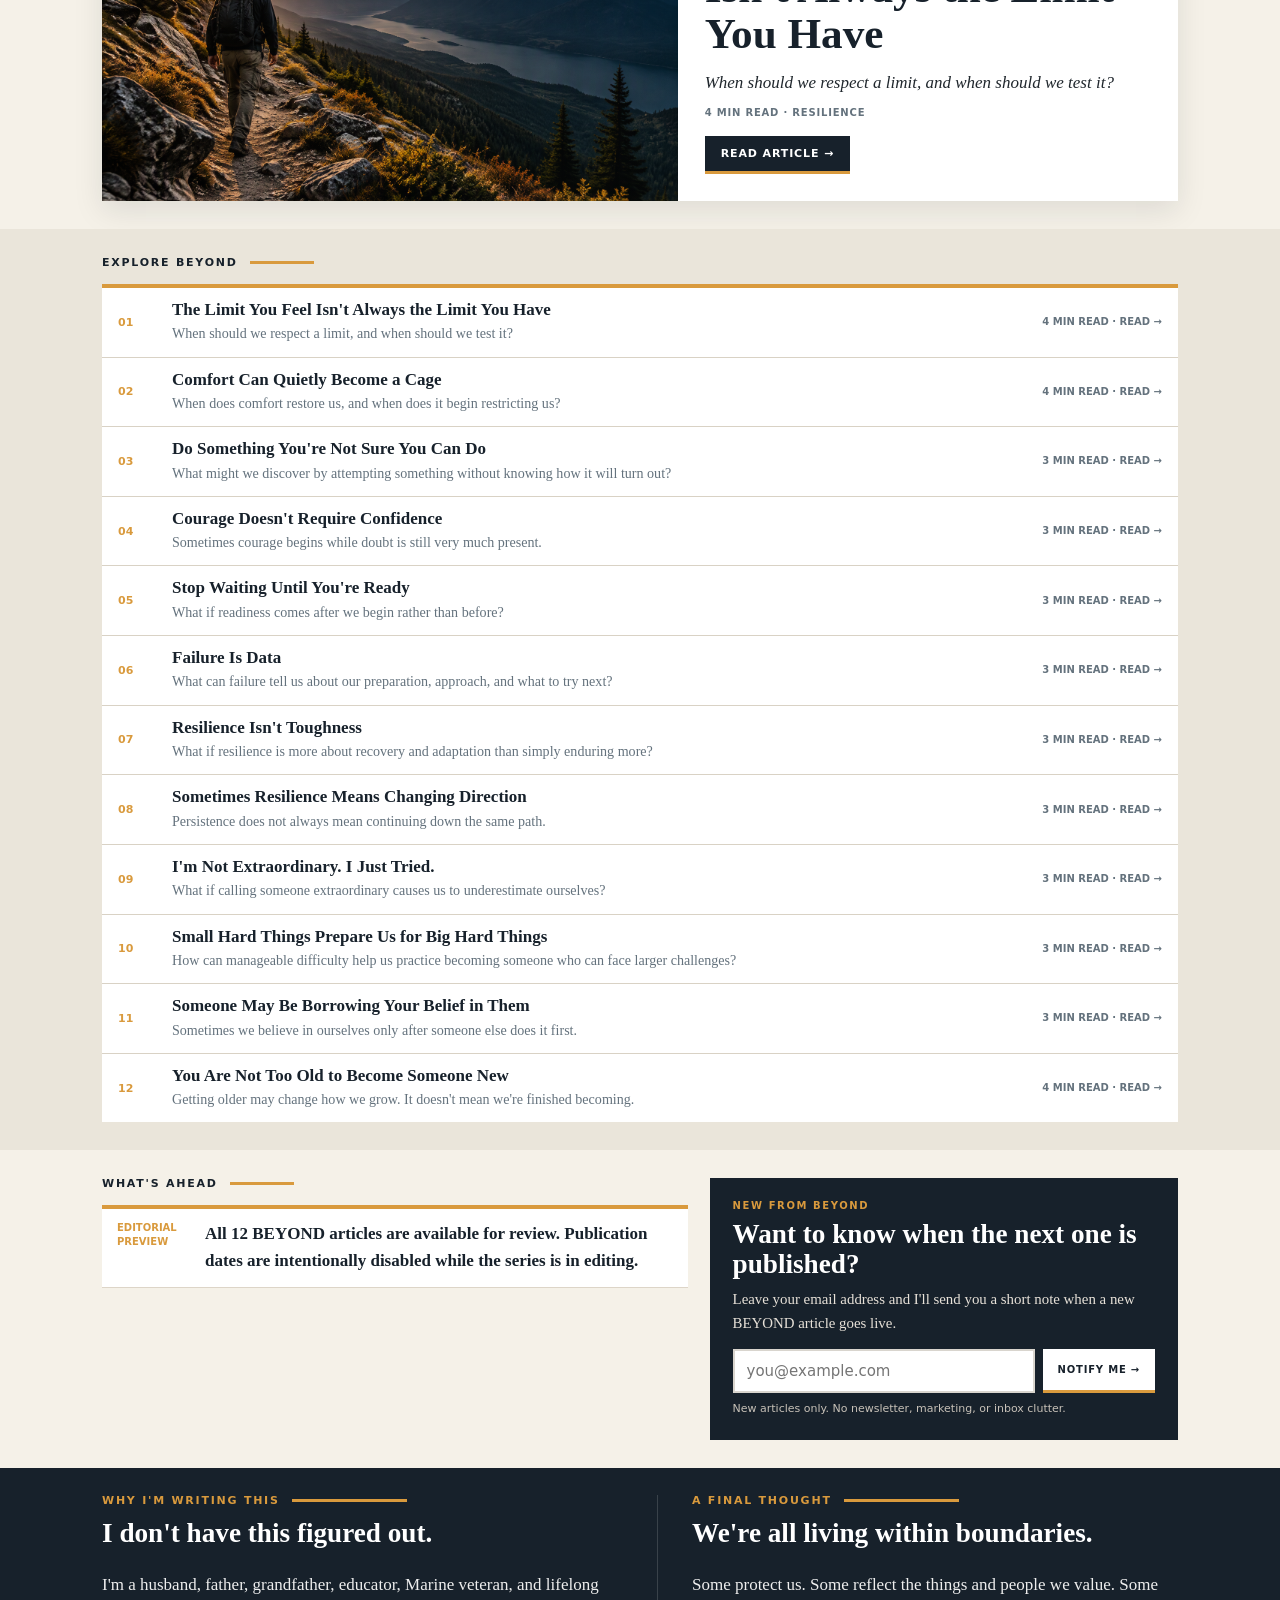
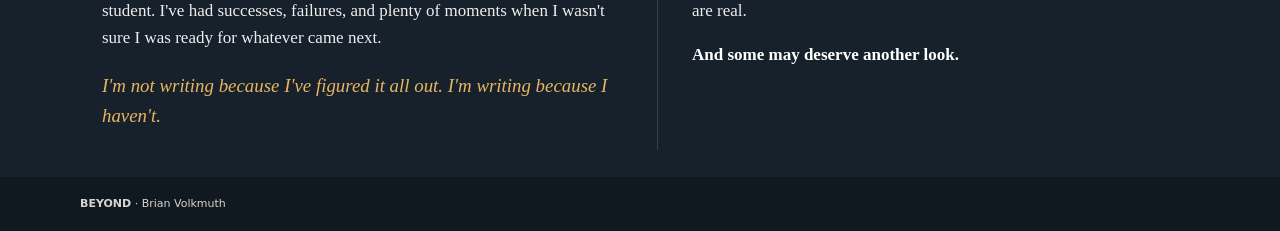
==== commit 622db361: "Add files via upload" ====
--- a/index.html
+++ b/index.html
@@ -3,15 +3,15 @@
 <title>BEYOND | Thoughts on resilience, growth, and discovering what we're capable of</title>
 <meta name="description" content="BEYOND is Brian Volkmuth's series of reflections on resilience, growth, uncertainty, and discovering what we're capable of.">
 <style>
-:root{--navy:#17212B;--navy2:#101820;--amber:#D99A3D;--amber2:#E7B563;--ivory:#F5F1E8;--paper:#EAE5DA;--ink:#20272D;--slate:#64727D;--display:Georgia,"Times New Roman",serif;--ui:system-ui,-apple-system,BlinkMacSystemFont,"Segoe UI",Arial,sans-serif;--wide:1120px;--reading:760px}*{box-sizing:border-box}html{scroll-behavior:smooth}body{margin:0;background:var(--ivory);color:var(--ink);font:17px/1.58 var(--display)}a{color:inherit}.top{background:var(--navy2);color:#fff;padding:12px 22px}.topin{max-width:var(--wide);margin:auto;display:flex;align-items:center;gap:18px}.brand{color:var(--amber);font:700 23px/1 var(--display);letter-spacing:.07em;text-decoration:none}.tagline{flex:1;color:#d9d5ce;font-size:12px;font-style:italic}.nav{display:flex;gap:17px;font:700 11px/1 var(--ui);letter-spacing:.1em;text-transform:uppercase}.nav a{text-decoration:none}.mast{position:relative;overflow:hidden;color:#fff;background:radial-gradient(circle at 78% 48%,rgba(217,154,61,.15),transparent 28%),linear-gradient(125deg,var(--navy),#1c2935 58%,var(--navy2))}.mast:before{content:"BEYOND";position:absolute;left:-15px;bottom:-58px;color:rgba(255,255,255,.03);font:700 clamp(8rem,20vw,16rem)/1 var(--display);letter-spacing:-.05em}.mastin{position:relative;z-index:1;max-width:var(--wide);margin:auto;padding:44px 22px 46px}.eyebrow,.sectionlabel{display:flex;align-items:center;gap:12px;font:800 11px/1 var(--ui);letter-spacing:.16em;text-transform:uppercase}.eyebrow{color:var(--amber)}.line{height:3px;width:115px;background:var(--amber)}.mast h1{max-width:820px;margin:18px 0 13px;font-size:clamp(2.7rem,5.6vw,4.9rem);line-height:1.01;letter-spacing:-.04em}.mast .sub{max-width:680px;margin:0 0 12px;color:#e6e1d8;font-style:italic;font-size:1.08rem}.mast .thought{max-width:680px;margin:0;font:700 .98rem/1.5 var(--ui)}.intro{max-width:var(--reading);margin:auto;padding:26px 22px 16px}.intro p{margin:0 0 .8em}.wrap{max-width:var(--wide);margin:auto;padding:28px 22px}.sectionlabel{margin-bottom:16px;color:var(--navy)}.sectionlabel .line{width:64px}.feature{display:grid;grid-template-columns:1.07fr .93fr;background:#fff;box-shadow:0 10px 28px rgba(23,33,43,.1)}.media{min-height:285px;background-position:center;background-size:cover}.copy{padding:27px;display:flex;flex-direction:column;justify-content:center}.num{color:var(--amber);font:800 11px/1 var(--ui);letter-spacing:.15em;text-transform:uppercase}.copy h2{margin:11px 0 12px;color:var(--navy);font-size:clamp(1.9rem,3.4vw,2.7rem);line-height:1.08}.copy p{margin:0 0 11px}.meta{color:var(--slate);font:700 10px/1 var(--ui);letter-spacing:.08em;text-transform:uppercase}.btn{align-self:flex-start;margin-top:18px;padding:12px 16px;background:var(--navy);color:#fff;border-bottom:3px solid var(--amber);font:800 11px/1 var(--ui);letter-spacing:.08em;text-transform:uppercase;text-decoration:none}.library{background:var(--paper)}.list{background:#fff;border-top:4px solid var(--amber)}.row{display:grid;grid-template-columns:42px minmax(0,1fr) auto;gap:12px;align-items:center;padding:12px 16px;border-bottom:1px solid #d9d2c5;text-decoration:none}.row:last-child{border:0}.rnum{color:var(--amber);font:800 11px/1 var(--ui)}.title{display:block;color:var(--navy);font-weight:700;line-height:1.2}.desc{display:block;color:var(--slate);font-size:.88rem;margin-top:2px}.rmeta{white-space:nowrap;color:var(--slate);font:700 10px/1 var(--ui);text-transform:uppercase}.ahead-signup{display:grid;grid-template-columns:minmax(0,1fr) minmax(330px,.8fr);gap:22px}.ahead{list-style:none;margin:0;padding:0;background:#fff;border-top:4px solid var(--amber)}.ahead li{display:grid;grid-template-columns:78px 1fr;gap:10px;padding:12px 15px;border-bottom:1px solid #ddd5c8}.date{color:var(--amber);font:800 10px/1.35 var(--ui);text-transform:uppercase}.atitle{color:var(--navy);font-weight:700}.signup{background:var(--navy);color:#fff;padding:23px}.signup-kicker{color:var(--amber);font:800 10px/1 var(--ui);letter-spacing:.16em;text-transform:uppercase}.signup h2{margin:9px 0 8px;font-size:1.7rem;line-height:1.1}.signup p{margin:0 0 14px;color:#e7e1d8;font-size:.93rem}.form{display:grid;grid-template-columns:minmax(0,1fr) auto;gap:8px}.form label{position:absolute;width:1px;height:1px;overflow:hidden;clip:rect(0,0,0,0)}.form input{min-height:44px;border:2px solid #d9d5ce;padding:10px 12px;font:15px/1.3 var(--ui)}.form button{min-height:44px;border:0;border-bottom:3px solid var(--amber);background:#fff;color:var(--navy);padding:10px 15px;font:800 10px/1 var(--ui);letter-spacing:.08em;text-transform:uppercase;cursor:pointer}.fine{margin:8px 0 0!important;color:#c7c1b8!important;font:11px/1.4 var(--ui)!important}.about{background:var(--navy);color:#eee}.aboutin{max-width:var(--wide);margin:auto;padding:27px 22px;display:grid;grid-template-columns:1fr 1fr;gap:34px}.about h2{margin:6px 0 10px;color:#fff;font-size:1.7rem}.quote{color:var(--amber2);font-size:1.18rem;font-style:italic}.closing{border-left:1px solid rgba(255,255,255,.15);padding-left:34px}.closing strong{color:#fff}footer{background:var(--navy2);color:#d9d5ce;padding:19px 22px;font:11px/1.5 var(--ui)}.footerin{max-width:var(--wide);margin:auto}.err{padding:16px;background:#fff1c7;border-left:4px solid var(--amber)}@media(max-width:800px){.tagline{display:none}.nav{margin-left:auto;gap:11px}.mastin{padding:35px 20px 38px}.mast h1{font-size:2.65rem}.intro{padding:22px 20px 12px}.wrap{padding:24px 18px}.feature{grid-template-columns:1fr}.media{min-height:210px}.copy{padding:22px 20px}.row{grid-template-columns:34px 1fr}.rmeta{grid-column:2}.ahead-signup{grid-template-columns:1fr}.form{grid-template-columns:1fr}.form button{width:100%}.aboutin{grid-template-columns:1fr;gap:18px}.closing{border-left:0;border-top:1px solid rgba(255,255,255,.15);padding:18px 0 0}}@media(max-width:420px){.nav{font-size:9px;gap:8px}.mast h1{font-size:2.3rem}.ahead li{grid-template-columns:68px 1fr}}
-.compact-logo-header{background:var(--ivory);border-bottom:1px solid rgba(23,33,43,.12)}.compact-logo-inner{max-width:var(--wide);height:128px;margin:0 auto;padding:6px 28px;display:flex;align-items:center;justify-content:space-between;gap:28px}.compact-logo-link{display:flex;align-items:center;height:100%;min-width:0;flex:1}.compact-logo-img{display:block;width:min(760px,100%);height:112px;object-fit:contain;object-position:left center}.compact-logo-nav{display:flex;gap:22px;align-items:center;flex:0 0 auto;font:800 11px/1 var(--ui);letter-spacing:.12em;text-transform:uppercase}.compact-logo-nav a{color:var(--navy);text-decoration:none}.compact-logo-nav a:hover,.compact-logo-nav a:focus{text-decoration:underline;text-decoration-color:var(--amber);text-decoration-thickness:2px;text-underline-offset:4px}@media(max-width:800px){.compact-logo-inner{height:112px;padding:5px 14px;gap:12px}.compact-logo-img{height:96px}.compact-logo-nav{gap:10px;font-size:9px}}@media(max-width:560px){.compact-logo-inner{height:auto;padding:5px 10px 8px;display:block}.compact-logo-link{height:88px;justify-content:center}.compact-logo-img{width:100%;height:84px;object-position:center}.compact-logo-nav{justify-content:center;gap:16px;padding-top:3px}}</style></head><body>
+:root{--navy:#17212B;--navy2:#101820;--amber:#D99A3D;--amber2:#E7B563;--ivory:#F5F1E8;--paper:#EAE5DA;--ink:#20272D;--slate:#64727D;--display:Georgia,"Times New Roman",serif;--ui:system-ui,-apple-system,BlinkMacSystemFont,"Segoe UI",Arial,sans-serif;--wide:1120px;--reading:760px}*{box-sizing:border-box}html{scroll-behavior:smooth}body{margin:0;background:var(--ivory);color:var(--ink);font:17px/1.58 var(--display)}a{color:inherit}.top{background:var(--navy2);color:#fff;padding:12px 22px}.topin{max-width:var(--wide);margin:auto;display:flex;align-items:center;gap:18px}.brand{color:var(--amber);font:700 23px/1 var(--display);letter-spacing:.07em;text-decoration:none}.brand-logo{display:block;width:138px;height:auto}.mast-logo{display:block;width:min(100%,1040px);height:auto;margin:0 auto 24px}.mast-logo-wrap{background:var(--ivory);padding:18px 22px 10px}.sr-only{position:absolute;width:1px;height:1px;padding:0;margin:-1px;overflow:hidden;clip:rect(0,0,0,0);white-space:nowrap;border:0}.tagline{flex:1;color:#d9d5ce;font-size:12px;font-style:italic}.nav{display:flex;gap:17px;font:700 11px/1 var(--ui);letter-spacing:.1em;text-transform:uppercase}.nav a{text-decoration:none}.mast{position:relative;overflow:hidden;color:#fff;background:radial-gradient(circle at 78% 48%,rgba(217,154,61,.15),transparent 28%),linear-gradient(125deg,var(--navy),#1c2935 58%,var(--navy2))}.mast:before{content:"BEYOND";position:absolute;left:-15px;bottom:-58px;color:rgba(255,255,255,.03);font:700 clamp(8rem,20vw,16rem)/1 var(--display);letter-spacing:-.05em}.mastin{position:relative;z-index:1;max-width:var(--wide);margin:auto;padding:44px 22px 46px}.eyebrow,.sectionlabel{display:flex;align-items:center;gap:12px;font:800 11px/1 var(--ui);letter-spacing:.16em;text-transform:uppercase}.eyebrow{color:var(--amber)}.line{height:3px;width:115px;background:var(--amber)}.mast h1{max-width:820px;margin:18px 0 13px;font-size:clamp(2.7rem,5.6vw,4.9rem);line-height:1.01;letter-spacing:-.04em}.mast .sub{max-width:680px;margin:0 0 12px;color:#e6e1d8;font-style:italic;font-size:1.08rem}.mast .thought{max-width:680px;margin:0;font:700 .98rem/1.5 var(--ui)}.intro{max-width:var(--reading);margin:auto;padding:26px 22px 16px}.intro p{margin:0 0 .8em}.wrap{max-width:var(--wide);margin:auto;padding:28px 22px}.sectionlabel{margin-bottom:16px;color:var(--navy)}.sectionlabel .line{width:64px}.feature{display:grid;grid-template-columns:1.07fr .93fr;background:#fff;box-shadow:0 10px 28px rgba(23,33,43,.1)}.media{min-height:285px;background-position:center;background-size:cover}.copy{padding:27px;display:flex;flex-direction:column;justify-content:center}.num{color:var(--amber);font:800 11px/1 var(--ui);letter-spacing:.15em;text-transform:uppercase}.copy h2{margin:11px 0 12px;color:var(--navy);font-size:clamp(1.9rem,3.4vw,2.7rem);line-height:1.08}.copy p{margin:0 0 11px}.meta{color:var(--slate);font:700 10px/1 var(--ui);letter-spacing:.08em;text-transform:uppercase}.btn{align-self:flex-start;margin-top:18px;padding:12px 16px;background:var(--navy);color:#fff;border-bottom:3px solid var(--amber);font:800 11px/1 var(--ui);letter-spacing:.08em;text-transform:uppercase;text-decoration:none}.library{background:var(--paper)}.list{background:#fff;border-top:4px solid var(--amber)}.row{display:grid;grid-template-columns:42px minmax(0,1fr) auto;gap:12px;align-items:center;padding:12px 16px;border-bottom:1px solid #d9d2c5;text-decoration:none}.row:last-child{border:0}.rnum{color:var(--amber);font:800 11px/1 var(--ui)}.title{display:block;color:var(--navy);font-weight:700;line-height:1.2}.desc{display:block;color:var(--slate);font-size:.88rem;margin-top:2px}.rmeta{white-space:nowrap;color:var(--slate);font:700 10px/1 var(--ui);text-transform:uppercase}.ahead-signup{display:grid;grid-template-columns:minmax(0,1fr) minmax(330px,.8fr);gap:22px}.ahead{list-style:none;margin:0;padding:0;background:#fff;border-top:4px solid var(--amber)}.ahead li{display:grid;grid-template-columns:78px 1fr;gap:10px;padding:12px 15px;border-bottom:1px solid #ddd5c8}.date{color:var(--amber);font:800 10px/1.35 var(--ui);text-transform:uppercase}.atitle{color:var(--navy);font-weight:700}.signup{background:var(--navy);color:#fff;padding:23px}.signup-kicker{color:var(--amber);font:800 10px/1 var(--ui);letter-spacing:.16em;text-transform:uppercase}.signup h2{margin:9px 0 8px;font-size:1.7rem;line-height:1.1}.signup p{margin:0 0 14px;color:#e7e1d8;font-size:.93rem}.form{display:grid;grid-template-columns:minmax(0,1fr) auto;gap:8px}.form label{position:absolute;width:1px;height:1px;overflow:hidden;clip:rect(0,0,0,0)}.form input{min-height:44px;border:2px solid #d9d5ce;padding:10px 12px;font:15px/1.3 var(--ui)}.form button{min-height:44px;border:0;border-bottom:3px solid var(--amber);background:#fff;color:var(--navy);padding:10px 15px;font:800 10px/1 var(--ui);letter-spacing:.08em;text-transform:uppercase;cursor:pointer}.fine{margin:8px 0 0!important;color:#c7c1b8!important;font:11px/1.4 var(--ui)!important}.about{background:var(--navy);color:#eee}.aboutin{max-width:var(--wide);margin:auto;padding:27px 22px;display:grid;grid-template-columns:1fr 1fr;gap:34px}.about h2{margin:6px 0 10px;color:#fff;font-size:1.7rem}.quote{color:var(--amber2);font-size:1.18rem;font-style:italic}.closing{border-left:1px solid rgba(255,255,255,.15);padding-left:34px}.closing strong{color:#fff}footer{background:var(--navy2);color:#d9d5ce;padding:19px 22px;font:11px/1.5 var(--ui)}.footerin{max-width:var(--wide);margin:auto}.err{padding:16px;background:#fff1c7;border-left:4px solid var(--amber)}@media(max-width:800px){.brand-logo{width:112px}.mast-logo-wrap{padding:12px 14px 4px}.mast-logo{margin-bottom:12px}.tagline{display:none}.nav{margin-left:auto;gap:11px}.mastin{padding:35px 20px 38px}.mast h1{font-size:2.65rem}.intro{padding:22px 20px 12px}.wrap{padding:24px 18px}.feature{grid-template-columns:1fr}.media{min-height:210px}.copy{padding:22px 20px}.row{grid-template-columns:34px 1fr}.rmeta{grid-column:2}.ahead-signup{grid-template-columns:1fr}.form{grid-template-columns:1fr}.form button{width:100%}.aboutin{grid-template-columns:1fr;gap:18px}.closing{border-left:0;border-top:1px solid rgba(255,255,255,.15);padding:18px 0 0}}@media(max-width:420px){.nav{font-size:9px;gap:8px}.mast h1{font-size:2.3rem}.ahead li{grid-template-columns:68px 1fr}}
+.compact-logo-header{background:var(--ivory);border-bottom:1px solid rgba(23,33,43,.12)}.compact-logo-inner{max-width:var(--wide);height:128px;margin:0 auto;padding:6px 28px;display:flex;align-items:center;justify-content:space-between;gap:28px}.compact-logo-link{display:flex;align-items:center;height:100%;min-width:0;flex:1}.compact-logo-img{display:block;width:min(760px,100%);height:112px;object-fit:contain;object-position:left center}.compact-logo-nav{display:flex;gap:22px;align-items:center;flex:0 0 auto;font:800 11px/1 var(--ui);letter-spacing:.12em;text-transform:uppercase}.compact-logo-nav a{color:var(--navy);text-decoration:none}@media(max-width:800px){.compact-logo-inner{height:112px;padding:5px 14px;gap:12px}.compact-logo-img{height:96px}.compact-logo-nav{gap:10px;font-size:9px}}@media(max-width:560px){.compact-logo-inner{height:auto;padding:5px 10px 8px;display:block}.compact-logo-link{height:88px;justify-content:center}.compact-logo-img{width:100%;height:84px;object-position:center}.compact-logo-nav{justify-content:center;gap:16px;padding-top:3px}}</style></head><body>
 <header class="compact-logo-header"><div class="compact-logo-inner"><a class="compact-logo-link" href="index.html" aria-label="The BEYOND Project home"><img class="compact-logo-img" src="BEYOND_Header_Logo_Cropped.png" alt="The BEYOND Project"></a><nav class="compact-logo-nav" aria-label="Primary"><a href="#articles">Articles</a><a href="#ahead">What's Ahead</a><a href="#about">About</a></nav></div></header>
-<section class="mast"><div class="mastin"><div class="eyebrow">BEYOND <span class="line"></span></div><h1>What if some of the limits we live within aren't really ours?</h1><p class="sub">Thoughts on resilience, growth, and discovering what we're capable of.</p><p class="thought">We don't always know what we're capable of until something asks us to find out.</p></div></section>
+<div class="mast-logo-wrap"><img class="mast-logo" src="BEYOND_Horizontal_FullColor_Ivory.png" alt="The BEYOND Project. Thoughts on resilience, growth, and discovering what we’re capable of." width="1536" height="1024"></div><section class="mast"><div class="mastin"><div class="eyebrow">BEYOND <span class="line"></span></div><h1>What if some of the limits we live within aren't really ours?</h1><p class="sub">Thoughts on resilience, growth, and discovering what we're capable of.</p><p class="thought">We don't always know what we're capable of until something asks us to find out.</p></div></section>
 <section class="intro"><p>I've pushed through things I wasn't sure I could do and discovered I had more in me than I thought. I've also convinced myself I wasn't ready, qualified, or capable enough and let that belief stop me.</p><p><strong>BEYOND is where I'm working through both experiences.</strong> These aren't instructions for living. They're reflections on things I'm still learning myself.</p></section>
 <main><section id="articles"><div class="wrap"><div class="sectionlabel">Latest from BEYOND <span class="line"></span></div><div id="latest"><div class="err">Loading the latest article…</div></div></div></section>
 <section class="library"><div class="wrap"><div class="sectionlabel">Explore BEYOND <span class="line"></span></div><div id="published" class="list"><div class="err">Loading published articles…</div></div></div></section>
 <section id="ahead"><div class="wrap"><div class="ahead-signup"><div><div class="sectionlabel">What's Ahead <span class="line"></span></div><ul id="upcoming" class="ahead"><li><span class="date">Soon</span><span>Loading upcoming articles…</span></li></ul></div><aside class="signup"><div class="signup-kicker">New from BEYOND</div><h2>Want to know when the next one is published?</h2><p>Leave your email address and I'll send you a short note when a new BEYOND article goes live.</p><form class="form" action="https://buttondown.com/api/emails/embed-subscribe/volkmuth" method="post"><label for="bd-email">Email address</label><input id="bd-email" name="email" type="email" autocomplete="email" inputmode="email" maxlength="254" placeholder="you@example.com" required><button type="submit">Notify Me →</button></form><p class="fine">New articles only. No newsletter, marketing, or inbox clutter.</p></aside></div></div></section>
 <section class="about" id="about"><div class="aboutin"><div><div class="eyebrow">Why I'm Writing This <span class="line"></span></div><h2>I don't have this figured out.</h2><p>I'm a husband, father, grandfather, educator, Marine veteran, and lifelong student. I've had successes, failures, and plenty of moments when I wasn't sure I was ready for whatever came next.</p><p class="quote">I'm not writing because I've figured it all out. I'm writing because I haven't.</p></div><div class="closing"><div class="eyebrow">A Final Thought <span class="line"></span></div><h2>We're all living within boundaries.</h2><p>Some protect us. Some reflect the things and people we value. Some are real.</p><strong>And some may deserve another look.</strong></div></div></section></main>
 <footer><div class="footerin"><strong>BEYOND</strong> · Brian Volkmuth</div></footer>
-<script>(()=>{'use strict';const zone='America/Chicago';const esc=v=>String(v??'').replace(/[&<>'"]/g,c=>({'&':'&amp;','<':'&lt;','>':'&gt;',"'":'&#39;','"':'&quot;'}[c]));const parts=new Intl.DateTimeFormat('en-US',{timeZone:zone,year:'numeric',month:'2-digit',day:'2-digit'}).formatToParts(new Date());const get=t=>parts.find(p=>p.type===t).value;const today=`${get('year')}-${get('month')}-${get('day')}`;const latest=document.querySelector('#latest'),published=document.querySelector('#published'),upcoming=document.querySelector('#upcoming');const fmt=d=>new Intl.DateTimeFormat('en-US',{month:'short',day:'numeric',year:'numeric',timeZone:'UTC'}).format(new Date(d+'T12:00:00Z'));fetch('articles.json',{cache:'no-store'}).then(r=>{if(!r.ok)throw Error(r.status);return r.json()}).then(data=>{const all=data.slice().sort((a,b)=>a.publishDate.localeCompare(b.publishDate));const pub=all.filter(a=>a.publishDate<=today),future=all.filter(a=>a.publishDate>today);if(!pub.length){latest.innerHTML='<div class="err">The first BEYOND article publishes December 1, 2026.</div>';published.innerHTML='<div class="err">Published articles will appear here beginning December 1.</div>'}else{const a=pub[pub.length-1];latest.innerHTML=`<article class="feature"><div class="media" role="img" aria-label="${esc(a.imageAlt)}" style="background-image:linear-gradient(90deg,rgba(23,33,43,.03),rgba(23,33,43,.16)),url('${encodeURI(a.image)}')"></div><div class="copy"><div class="num">BEYOND | ${esc(a.number)}</div><h2>${esc(a.title)}</h2><p><em>${esc(a.description)}</em></p><div class="meta">${esc(a.readTime)} · ${esc(a.category)}</div><a class="btn" href="${encodeURI(a.url)}">Read Article →</a></div></article>`;published.innerHTML=pub.slice().reverse().map(a=>`<a class="row" href="${encodeURI(a.url)}"><span class="rnum">${esc(a.number)}</span><span><span class="title">${esc(a.title)}</span><span class="desc">${esc(a.description)}</span></span><span class="rmeta">${esc(a.readTime)} · Read →</span></a>`).join('')}upcoming.innerHTML=future.slice(0,4).map(a=>`<li><span class="date">${esc(fmt(a.publishDate))}</span><span class="atitle">${esc(a.title)}</span></li>`).join('')||'<li><span class="date">Complete</span><span class="atitle">The full first BEYOND series is now available.</span></li>'}).catch(()=>{latest.innerHTML=published.innerHTML='<div class="err">The article schedule could not be loaded. Confirm that articles.json is in the repository root.</div>';upcoming.innerHTML='<li><span class="date">!</span><span>Schedule unavailable.</span></li>'})})();</script>
+<script>(()=>{'use strict';const esc=v=>String(v??'').replace(/[&<>'"]/g,c=>({'&':'&amp;','<':'&lt;','>':'&gt;',"'":'&#39;','"':'&quot;'}[c]));const latest=document.querySelector('#latest'),published=document.querySelector('#published'),upcoming=document.querySelector('#upcoming');fetch('articles.json',{cache:'no-store'}).then(r=>{if(!r.ok)throw Error(r.status);return r.json()}).then(data=>{const all=data.slice().sort((a,b)=>String(a.number).localeCompare(String(b.number),undefined,{numeric:true}));if(!all.length)throw Error('No articles');const a=all[0];latest.innerHTML=`<article class="feature"><div class="media" role="img" aria-label="${esc(a.imageAlt||a.title)}" style="background-image:linear-gradient(90deg,rgba(23,33,43,.03),rgba(23,33,43,.16)),url('${encodeURI(a.image)}')"></div><div class="copy"><div class="num">BEYOND | ${esc(a.number)}</div><h2>${esc(a.title)}</h2><p><em>${esc(a.description)}</em></p><div class="meta">${esc(a.readTime)} · ${esc(a.category)}</div><a class="btn" href="${encodeURI(a.url)}">Read Article →</a></div></article>`;published.innerHTML=all.map(a=>`<a class="row" href="${encodeURI(a.url)}"><span class="rnum">${esc(a.number)}</span><span><span class="title">${esc(a.title)}</span><span class="desc">${esc(a.description)}</span></span><span class="rmeta">${esc(a.readTime)} · Read →</span></a>`).join('');upcoming.innerHTML='<li><span class="date">Editorial preview</span><span class="atitle">All 12 BEYOND articles are available for review. Publication dates are intentionally disabled while the series is in editing.</span></li>'}).catch(()=>{latest.innerHTML=published.innerHTML='<div class="err">The article list could not be loaded. Confirm that articles.json is in the repository root and contains valid JSON.</div>';upcoming.innerHTML='<li><span class="date">!</span><span>Editorial article list unavailable.</span></li>'})})();</script>
 </body></html>
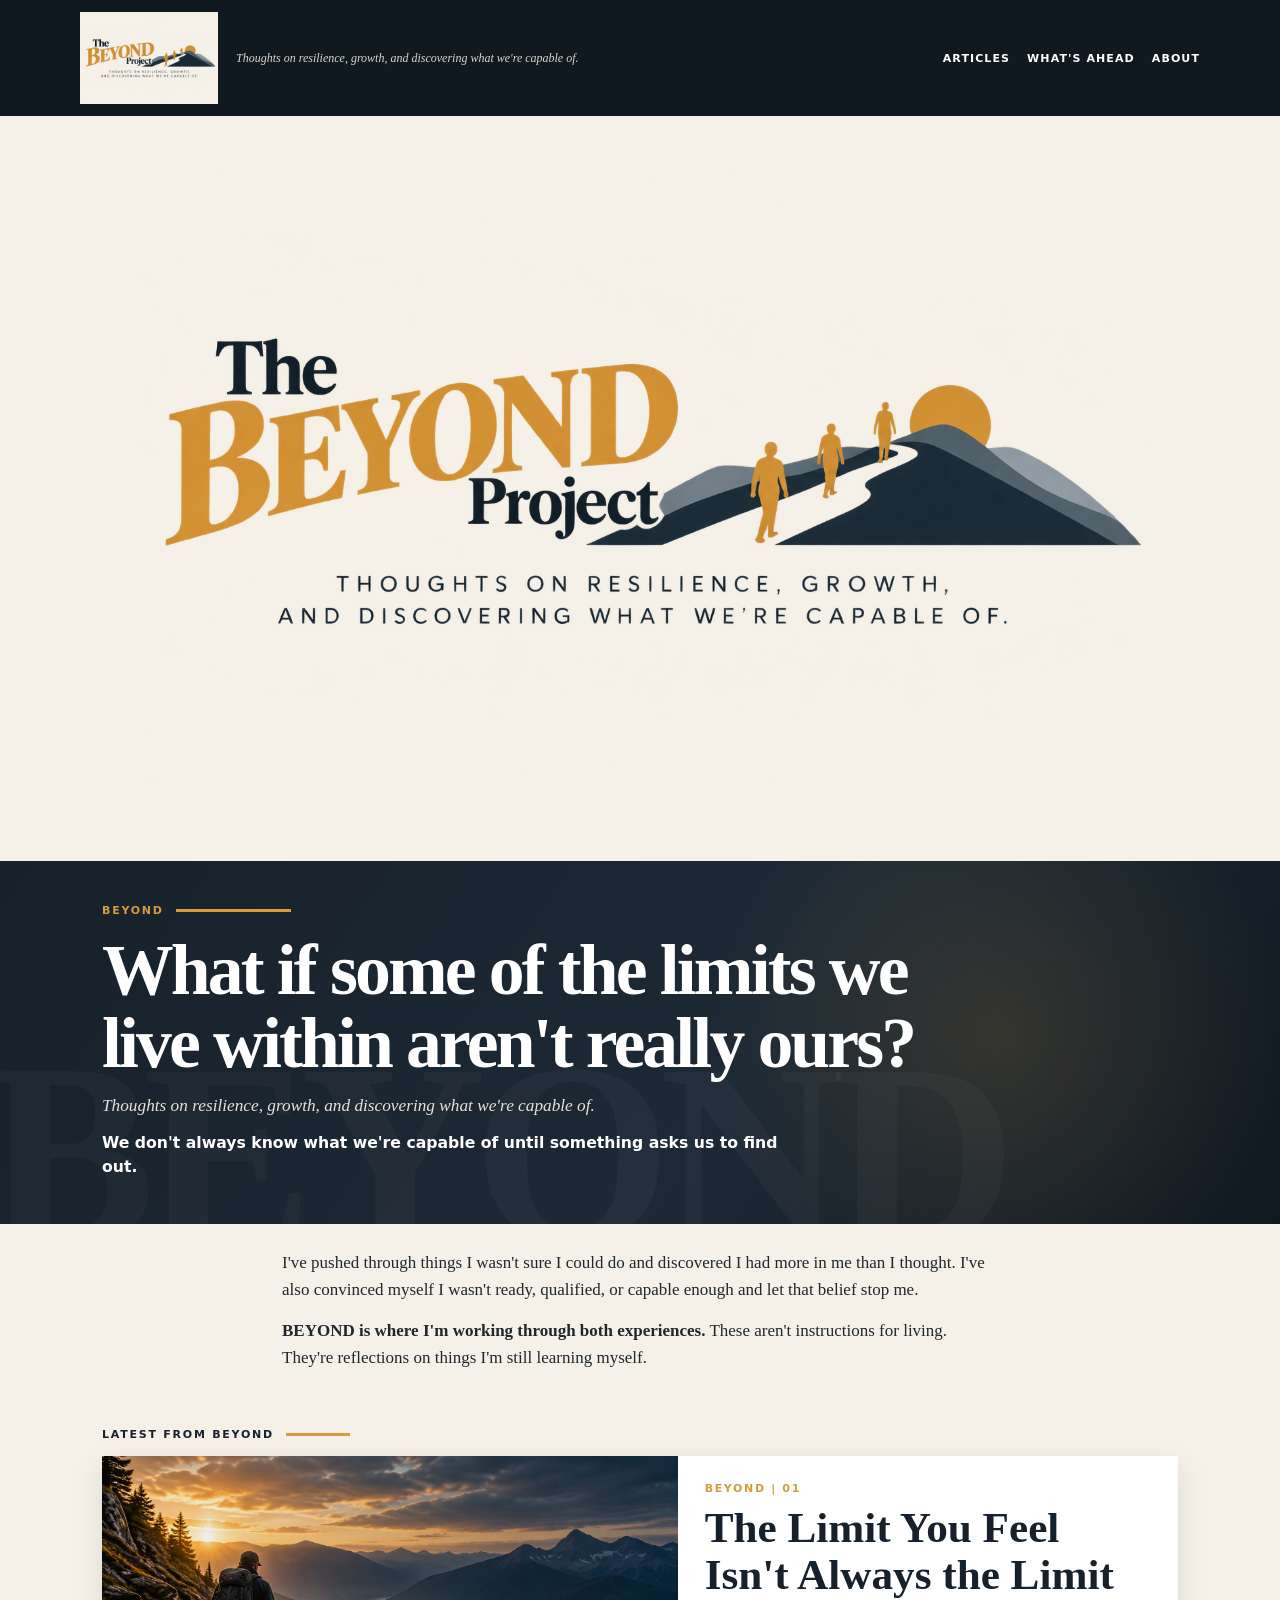
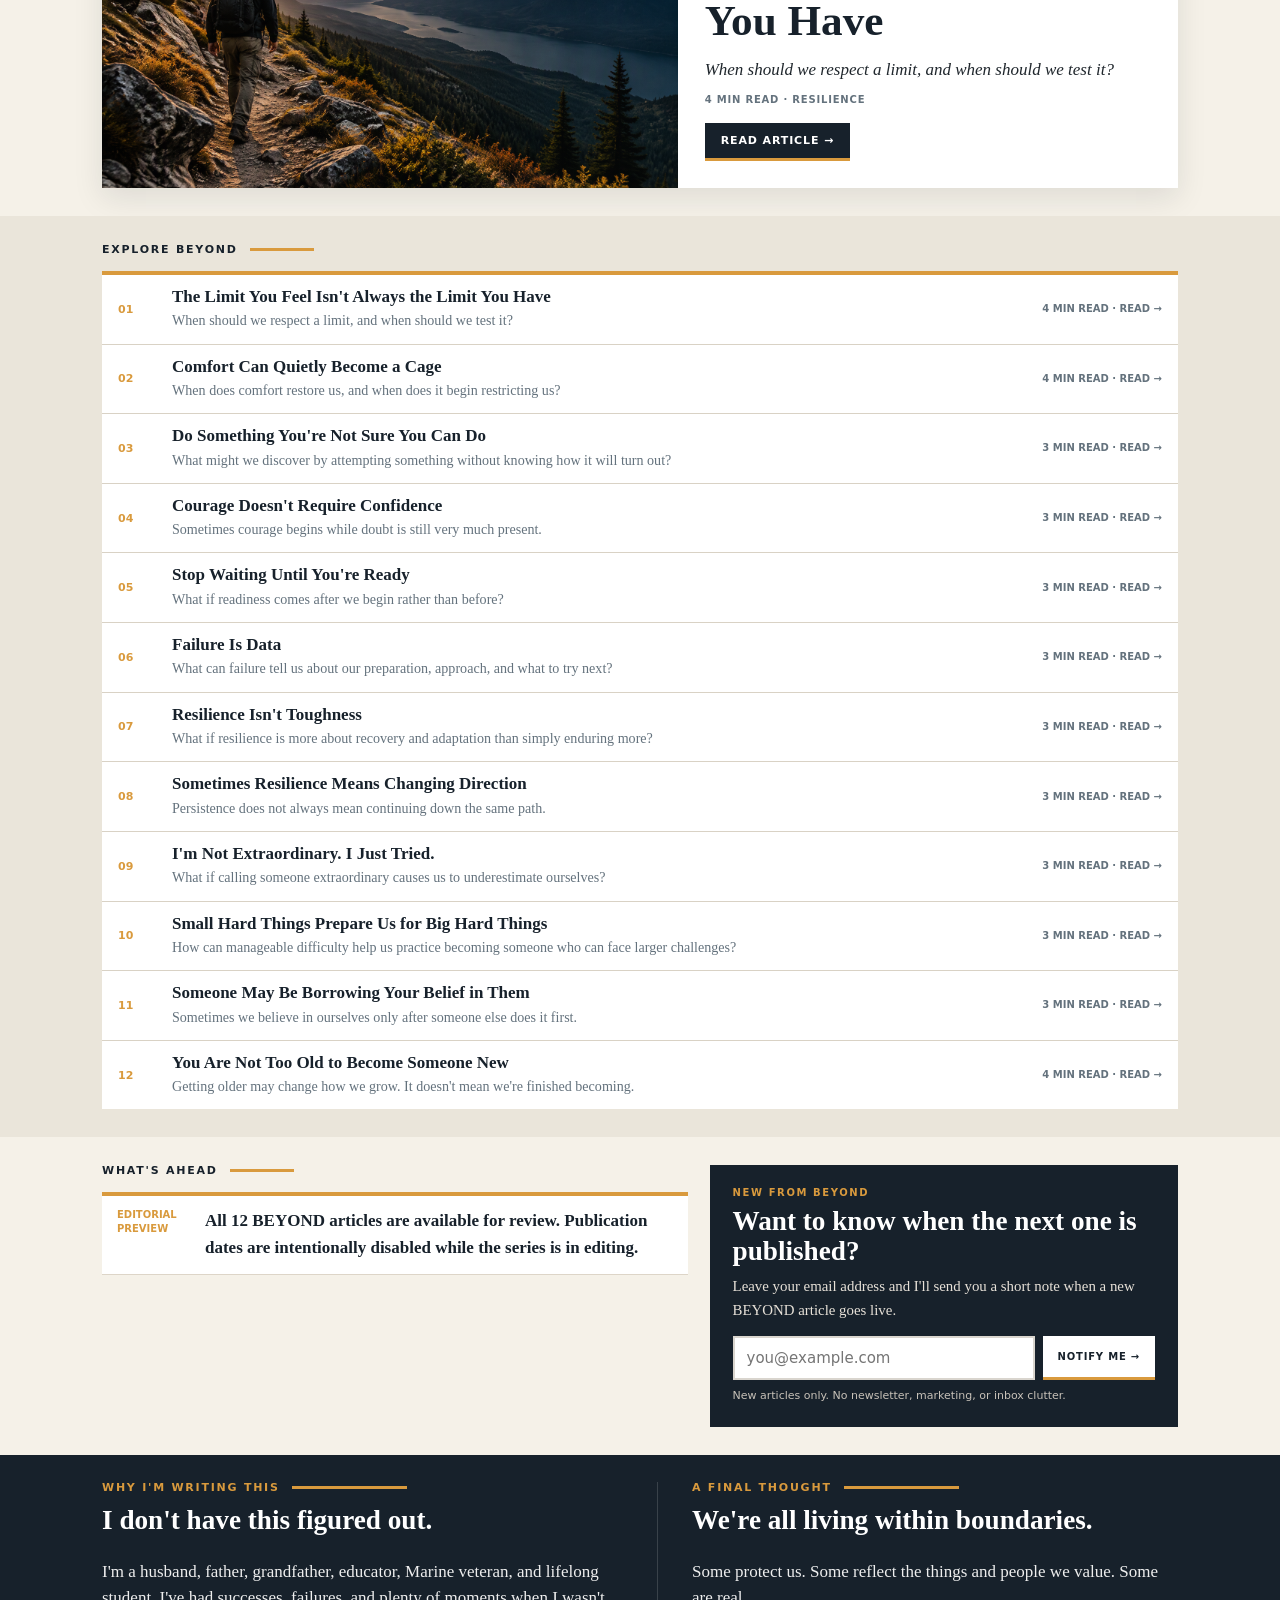
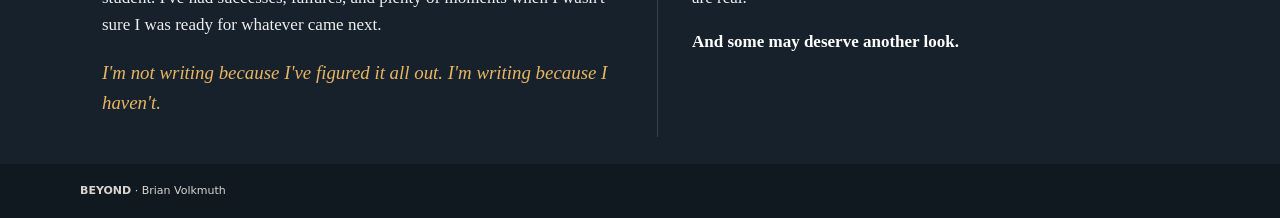
==== commit a2147eb7: "Add files via upload" ====
--- a/index.html
+++ b/index.html
@@ -4,8 +4,8 @@
 <meta name="description" content="BEYOND is Brian Volkmuth's series of reflections on resilience, growth, uncertainty, and discovering what we're capable of.">
 <style>
 :root{--navy:#17212B;--navy2:#101820;--amber:#D99A3D;--amber2:#E7B563;--ivory:#F5F1E8;--paper:#EAE5DA;--ink:#20272D;--slate:#64727D;--display:Georgia,"Times New Roman",serif;--ui:system-ui,-apple-system,BlinkMacSystemFont,"Segoe UI",Arial,sans-serif;--wide:1120px;--reading:760px}*{box-sizing:border-box}html{scroll-behavior:smooth}body{margin:0;background:var(--ivory);color:var(--ink);font:17px/1.58 var(--display)}a{color:inherit}.top{background:var(--navy2);color:#fff;padding:12px 22px}.topin{max-width:var(--wide);margin:auto;display:flex;align-items:center;gap:18px}.brand{color:var(--amber);font:700 23px/1 var(--display);letter-spacing:.07em;text-decoration:none}.brand-logo{display:block;width:138px;height:auto}.mast-logo{display:block;width:min(100%,1040px);height:auto;margin:0 auto 24px}.mast-logo-wrap{background:var(--ivory);padding:18px 22px 10px}.sr-only{position:absolute;width:1px;height:1px;padding:0;margin:-1px;overflow:hidden;clip:rect(0,0,0,0);white-space:nowrap;border:0}.tagline{flex:1;color:#d9d5ce;font-size:12px;font-style:italic}.nav{display:flex;gap:17px;font:700 11px/1 var(--ui);letter-spacing:.1em;text-transform:uppercase}.nav a{text-decoration:none}.mast{position:relative;overflow:hidden;color:#fff;background:radial-gradient(circle at 78% 48%,rgba(217,154,61,.15),transparent 28%),linear-gradient(125deg,var(--navy),#1c2935 58%,var(--navy2))}.mast:before{content:"BEYOND";position:absolute;left:-15px;bottom:-58px;color:rgba(255,255,255,.03);font:700 clamp(8rem,20vw,16rem)/1 var(--display);letter-spacing:-.05em}.mastin{position:relative;z-index:1;max-width:var(--wide);margin:auto;padding:44px 22px 46px}.eyebrow,.sectionlabel{display:flex;align-items:center;gap:12px;font:800 11px/1 var(--ui);letter-spacing:.16em;text-transform:uppercase}.eyebrow{color:var(--amber)}.line{height:3px;width:115px;background:var(--amber)}.mast h1{max-width:820px;margin:18px 0 13px;font-size:clamp(2.7rem,5.6vw,4.9rem);line-height:1.01;letter-spacing:-.04em}.mast .sub{max-width:680px;margin:0 0 12px;color:#e6e1d8;font-style:italic;font-size:1.08rem}.mast .thought{max-width:680px;margin:0;font:700 .98rem/1.5 var(--ui)}.intro{max-width:var(--reading);margin:auto;padding:26px 22px 16px}.intro p{margin:0 0 .8em}.wrap{max-width:var(--wide);margin:auto;padding:28px 22px}.sectionlabel{margin-bottom:16px;color:var(--navy)}.sectionlabel .line{width:64px}.feature{display:grid;grid-template-columns:1.07fr .93fr;background:#fff;box-shadow:0 10px 28px rgba(23,33,43,.1)}.media{min-height:285px;background-position:center;background-size:cover}.copy{padding:27px;display:flex;flex-direction:column;justify-content:center}.num{color:var(--amber);font:800 11px/1 var(--ui);letter-spacing:.15em;text-transform:uppercase}.copy h2{margin:11px 0 12px;color:var(--navy);font-size:clamp(1.9rem,3.4vw,2.7rem);line-height:1.08}.copy p{margin:0 0 11px}.meta{color:var(--slate);font:700 10px/1 var(--ui);letter-spacing:.08em;text-transform:uppercase}.btn{align-self:flex-start;margin-top:18px;padding:12px 16px;background:var(--navy);color:#fff;border-bottom:3px solid var(--amber);font:800 11px/1 var(--ui);letter-spacing:.08em;text-transform:uppercase;text-decoration:none}.library{background:var(--paper)}.list{background:#fff;border-top:4px solid var(--amber)}.row{display:grid;grid-template-columns:42px minmax(0,1fr) auto;gap:12px;align-items:center;padding:12px 16px;border-bottom:1px solid #d9d2c5;text-decoration:none}.row:last-child{border:0}.rnum{color:var(--amber);font:800 11px/1 var(--ui)}.title{display:block;color:var(--navy);font-weight:700;line-height:1.2}.desc{display:block;color:var(--slate);font-size:.88rem;margin-top:2px}.rmeta{white-space:nowrap;color:var(--slate);font:700 10px/1 var(--ui);text-transform:uppercase}.ahead-signup{display:grid;grid-template-columns:minmax(0,1fr) minmax(330px,.8fr);gap:22px}.ahead{list-style:none;margin:0;padding:0;background:#fff;border-top:4px solid var(--amber)}.ahead li{display:grid;grid-template-columns:78px 1fr;gap:10px;padding:12px 15px;border-bottom:1px solid #ddd5c8}.date{color:var(--amber);font:800 10px/1.35 var(--ui);text-transform:uppercase}.atitle{color:var(--navy);font-weight:700}.signup{background:var(--navy);color:#fff;padding:23px}.signup-kicker{color:var(--amber);font:800 10px/1 var(--ui);letter-spacing:.16em;text-transform:uppercase}.signup h2{margin:9px 0 8px;font-size:1.7rem;line-height:1.1}.signup p{margin:0 0 14px;color:#e7e1d8;font-size:.93rem}.form{display:grid;grid-template-columns:minmax(0,1fr) auto;gap:8px}.form label{position:absolute;width:1px;height:1px;overflow:hidden;clip:rect(0,0,0,0)}.form input{min-height:44px;border:2px solid #d9d5ce;padding:10px 12px;font:15px/1.3 var(--ui)}.form button{min-height:44px;border:0;border-bottom:3px solid var(--amber);background:#fff;color:var(--navy);padding:10px 15px;font:800 10px/1 var(--ui);letter-spacing:.08em;text-transform:uppercase;cursor:pointer}.fine{margin:8px 0 0!important;color:#c7c1b8!important;font:11px/1.4 var(--ui)!important}.about{background:var(--navy);color:#eee}.aboutin{max-width:var(--wide);margin:auto;padding:27px 22px;display:grid;grid-template-columns:1fr 1fr;gap:34px}.about h2{margin:6px 0 10px;color:#fff;font-size:1.7rem}.quote{color:var(--amber2);font-size:1.18rem;font-style:italic}.closing{border-left:1px solid rgba(255,255,255,.15);padding-left:34px}.closing strong{color:#fff}footer{background:var(--navy2);color:#d9d5ce;padding:19px 22px;font:11px/1.5 var(--ui)}.footerin{max-width:var(--wide);margin:auto}.err{padding:16px;background:#fff1c7;border-left:4px solid var(--amber)}@media(max-width:800px){.brand-logo{width:112px}.mast-logo-wrap{padding:12px 14px 4px}.mast-logo{margin-bottom:12px}.tagline{display:none}.nav{margin-left:auto;gap:11px}.mastin{padding:35px 20px 38px}.mast h1{font-size:2.65rem}.intro{padding:22px 20px 12px}.wrap{padding:24px 18px}.feature{grid-template-columns:1fr}.media{min-height:210px}.copy{padding:22px 20px}.row{grid-template-columns:34px 1fr}.rmeta{grid-column:2}.ahead-signup{grid-template-columns:1fr}.form{grid-template-columns:1fr}.form button{width:100%}.aboutin{grid-template-columns:1fr;gap:18px}.closing{border-left:0;border-top:1px solid rgba(255,255,255,.15);padding:18px 0 0}}@media(max-width:420px){.nav{font-size:9px;gap:8px}.mast h1{font-size:2.3rem}.ahead li{grid-template-columns:68px 1fr}}
-.compact-logo-header{background:var(--ivory);border-bottom:1px solid rgba(23,33,43,.12)}.compact-logo-inner{max-width:var(--wide);height:128px;margin:0 auto;padding:6px 28px;display:flex;align-items:center;justify-content:space-between;gap:28px}.compact-logo-link{display:flex;align-items:center;height:100%;min-width:0;flex:1}.compact-logo-img{display:block;width:min(760px,100%);height:112px;object-fit:contain;object-position:left center}.compact-logo-nav{display:flex;gap:22px;align-items:center;flex:0 0 auto;font:800 11px/1 var(--ui);letter-spacing:.12em;text-transform:uppercase}.compact-logo-nav a{color:var(--navy);text-decoration:none}@media(max-width:800px){.compact-logo-inner{height:112px;padding:5px 14px;gap:12px}.compact-logo-img{height:96px}.compact-logo-nav{gap:10px;font-size:9px}}@media(max-width:560px){.compact-logo-inner{height:auto;padding:5px 10px 8px;display:block}.compact-logo-link{height:88px;justify-content:center}.compact-logo-img{width:100%;height:84px;object-position:center}.compact-logo-nav{justify-content:center;gap:16px;padding-top:3px}}</style></head><body>
-<header class="compact-logo-header"><div class="compact-logo-inner"><a class="compact-logo-link" href="index.html" aria-label="The BEYOND Project home"><img class="compact-logo-img" src="BEYOND_Header_Logo_Cropped.png" alt="The BEYOND Project"></a><nav class="compact-logo-nav" aria-label="Primary"><a href="#articles">Articles</a><a href="#ahead">What's Ahead</a><a href="#about">About</a></nav></div></header>
+</style></head><body>
+<header class="top"><div class="topin"><a class="brand" href="index.html" aria-label="The BEYOND Project home"><img class="brand-logo" src="BEYOND_Horizontal_FullColor_Ivory.png" alt="The BEYOND Project"></a><div class="tagline">Thoughts on resilience, growth, and discovering what we're capable of.</div><nav class="nav"><a href="#articles">Articles</a><a href="#ahead">What's Ahead</a><a href="#about">About</a></nav></div></header>
 <div class="mast-logo-wrap"><img class="mast-logo" src="BEYOND_Horizontal_FullColor_Ivory.png" alt="The BEYOND Project. Thoughts on resilience, growth, and discovering what we’re capable of." width="1536" height="1024"></div><section class="mast"><div class="mastin"><div class="eyebrow">BEYOND <span class="line"></span></div><h1>What if some of the limits we live within aren't really ours?</h1><p class="sub">Thoughts on resilience, growth, and discovering what we're capable of.</p><p class="thought">We don't always know what we're capable of until something asks us to find out.</p></div></section>
 <section class="intro"><p>I've pushed through things I wasn't sure I could do and discovered I had more in me than I thought. I've also convinced myself I wasn't ready, qualified, or capable enough and let that belief stop me.</p><p><strong>BEYOND is where I'm working through both experiences.</strong> These aren't instructions for living. They're reflections on things I'm still learning myself.</p></section>
 <main><section id="articles"><div class="wrap"><div class="sectionlabel">Latest from BEYOND <span class="line"></span></div><div id="latest"><div class="err">Loading the latest article…</div></div></div></section>
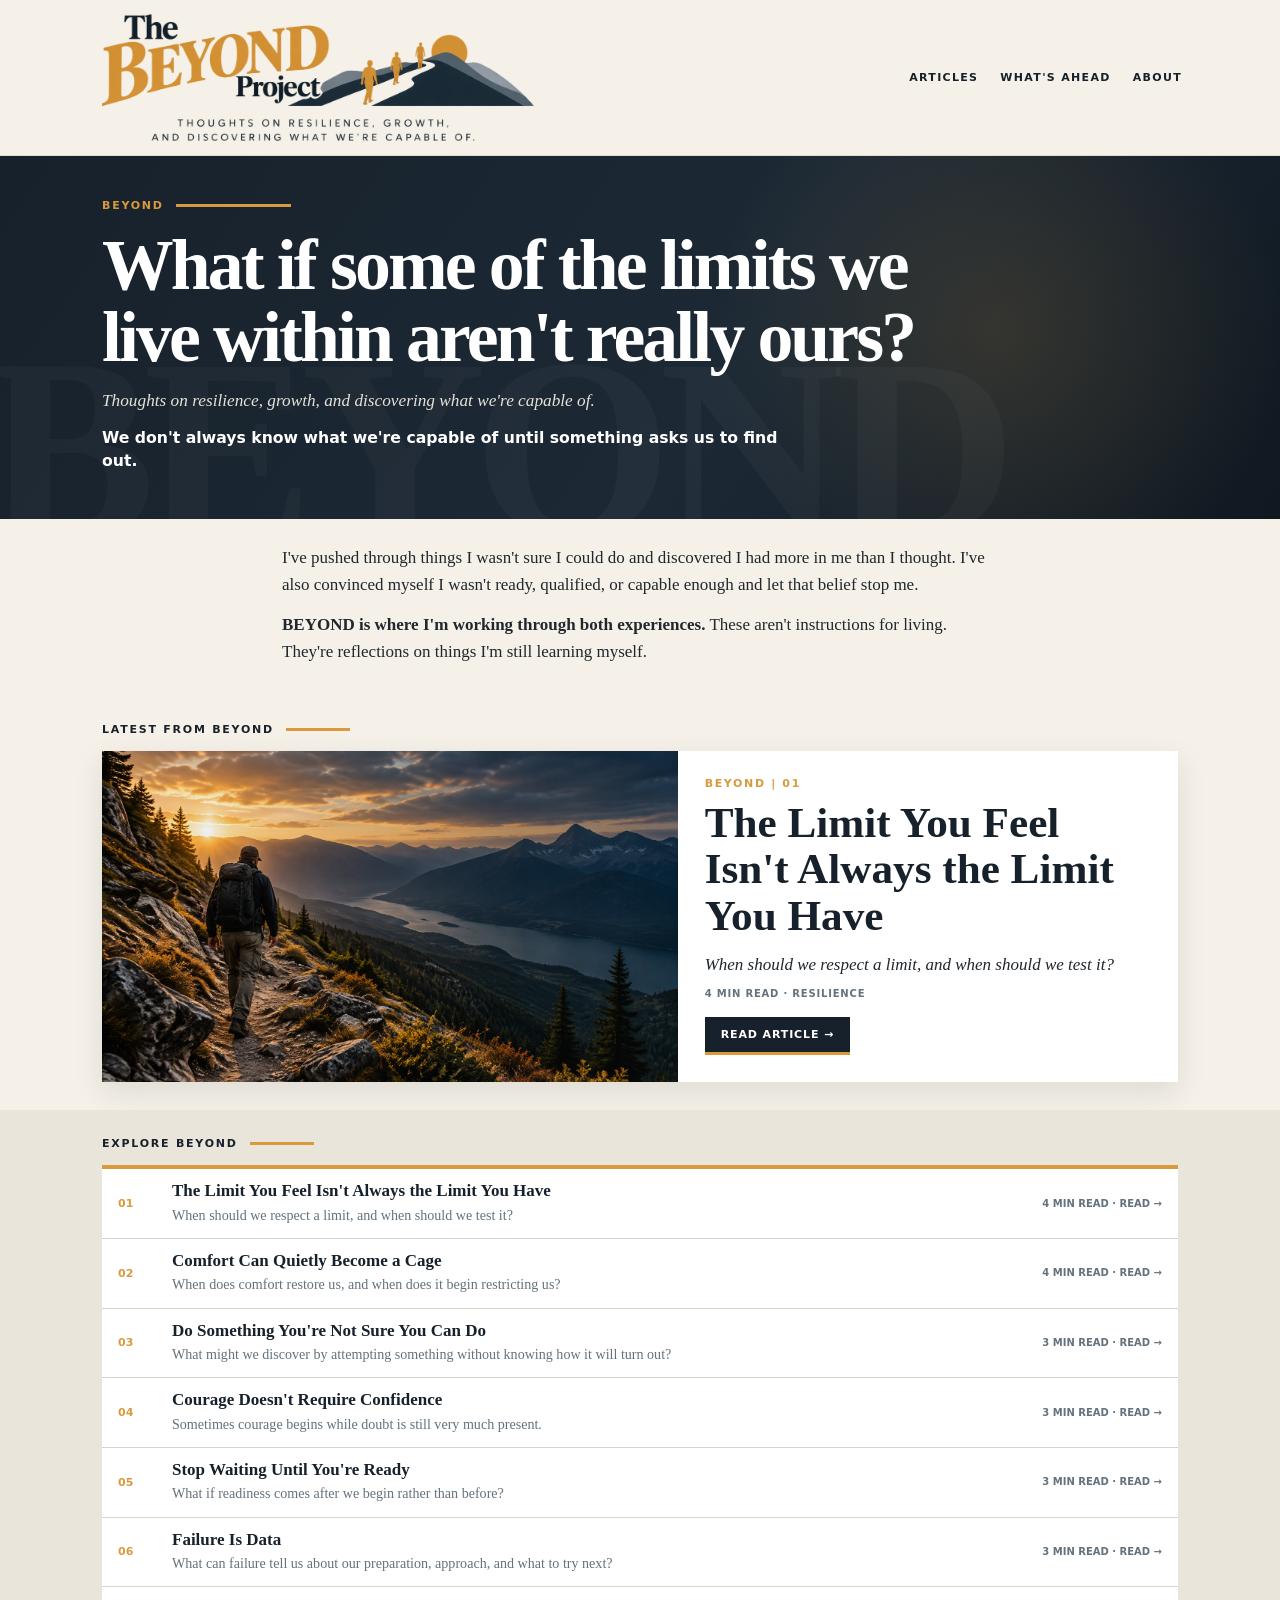
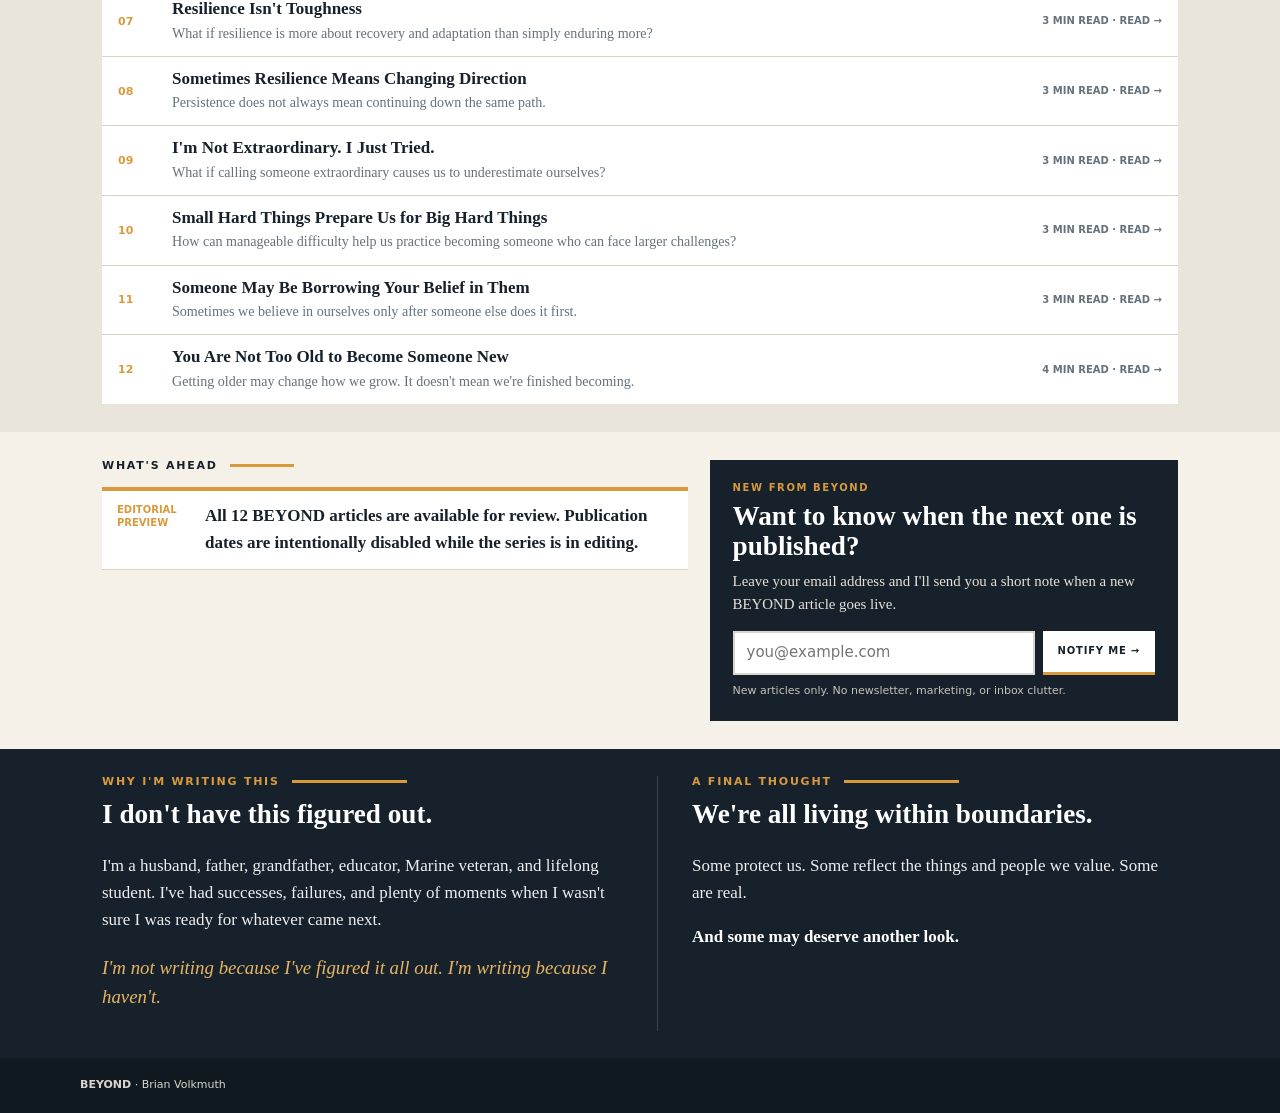
==== commit 82d7ee60: "Add files via upload" ====
--- a/index.html
+++ b/index.html
@@ -3,10 +3,9 @@
 <title>BEYOND | Thoughts on resilience, growth, and discovering what we're capable of</title>
 <meta name="description" content="BEYOND is Brian Volkmuth's series of reflections on resilience, growth, uncertainty, and discovering what we're capable of.">
 <style>
-:root{--navy:#17212B;--navy2:#101820;--amber:#D99A3D;--amber2:#E7B563;--ivory:#F5F1E8;--paper:#EAE5DA;--ink:#20272D;--slate:#64727D;--display:Georgia,"Times New Roman",serif;--ui:system-ui,-apple-system,BlinkMacSystemFont,"Segoe UI",Arial,sans-serif;--wide:1120px;--reading:760px}*{box-sizing:border-box}html{scroll-behavior:smooth}body{margin:0;background:var(--ivory);color:var(--ink);font:17px/1.58 var(--display)}a{color:inherit}.top{background:var(--navy2);color:#fff;padding:12px 22px}.topin{max-width:var(--wide);margin:auto;display:flex;align-items:center;gap:18px}.brand{color:var(--amber);font:700 23px/1 var(--display);letter-spacing:.07em;text-decoration:none}.brand-logo{display:block;width:138px;height:auto}.mast-logo{display:block;width:min(100%,1040px);height:auto;margin:0 auto 24px}.mast-logo-wrap{background:var(--ivory);padding:18px 22px 10px}.sr-only{position:absolute;width:1px;height:1px;padding:0;margin:-1px;overflow:hidden;clip:rect(0,0,0,0);white-space:nowrap;border:0}.tagline{flex:1;color:#d9d5ce;font-size:12px;font-style:italic}.nav{display:flex;gap:17px;font:700 11px/1 var(--ui);letter-spacing:.1em;text-transform:uppercase}.nav a{text-decoration:none}.mast{position:relative;overflow:hidden;color:#fff;background:radial-gradient(circle at 78% 48%,rgba(217,154,61,.15),transparent 28%),linear-gradient(125deg,var(--navy),#1c2935 58%,var(--navy2))}.mast:before{content:"BEYOND";position:absolute;left:-15px;bottom:-58px;color:rgba(255,255,255,.03);font:700 clamp(8rem,20vw,16rem)/1 var(--display);letter-spacing:-.05em}.mastin{position:relative;z-index:1;max-width:var(--wide);margin:auto;padding:44px 22px 46px}.eyebrow,.sectionlabel{display:flex;align-items:center;gap:12px;font:800 11px/1 var(--ui);letter-spacing:.16em;text-transform:uppercase}.eyebrow{color:var(--amber)}.line{height:3px;width:115px;background:var(--amber)}.mast h1{max-width:820px;margin:18px 0 13px;font-size:clamp(2.7rem,5.6vw,4.9rem);line-height:1.01;letter-spacing:-.04em}.mast .sub{max-width:680px;margin:0 0 12px;color:#e6e1d8;font-style:italic;font-size:1.08rem}.mast .thought{max-width:680px;margin:0;font:700 .98rem/1.5 var(--ui)}.intro{max-width:var(--reading);margin:auto;padding:26px 22px 16px}.intro p{margin:0 0 .8em}.wrap{max-width:var(--wide);margin:auto;padding:28px 22px}.sectionlabel{margin-bottom:16px;color:var(--navy)}.sectionlabel .line{width:64px}.feature{display:grid;grid-template-columns:1.07fr .93fr;background:#fff;box-shadow:0 10px 28px rgba(23,33,43,.1)}.media{min-height:285px;background-position:center;background-size:cover}.copy{padding:27px;display:flex;flex-direction:column;justify-content:center}.num{color:var(--amber);font:800 11px/1 var(--ui);letter-spacing:.15em;text-transform:uppercase}.copy h2{margin:11px 0 12px;color:var(--navy);font-size:clamp(1.9rem,3.4vw,2.7rem);line-height:1.08}.copy p{margin:0 0 11px}.meta{color:var(--slate);font:700 10px/1 var(--ui);letter-spacing:.08em;text-transform:uppercase}.btn{align-self:flex-start;margin-top:18px;padding:12px 16px;background:var(--navy);color:#fff;border-bottom:3px solid var(--amber);font:800 11px/1 var(--ui);letter-spacing:.08em;text-transform:uppercase;text-decoration:none}.library{background:var(--paper)}.list{background:#fff;border-top:4px solid var(--amber)}.row{display:grid;grid-template-columns:42px minmax(0,1fr) auto;gap:12px;align-items:center;padding:12px 16px;border-bottom:1px solid #d9d2c5;text-decoration:none}.row:last-child{border:0}.rnum{color:var(--amber);font:800 11px/1 var(--ui)}.title{display:block;color:var(--navy);font-weight:700;line-height:1.2}.desc{display:block;color:var(--slate);font-size:.88rem;margin-top:2px}.rmeta{white-space:nowrap;color:var(--slate);font:700 10px/1 var(--ui);text-transform:uppercase}.ahead-signup{display:grid;grid-template-columns:minmax(0,1fr) minmax(330px,.8fr);gap:22px}.ahead{list-style:none;margin:0;padding:0;background:#fff;border-top:4px solid var(--amber)}.ahead li{display:grid;grid-template-columns:78px 1fr;gap:10px;padding:12px 15px;border-bottom:1px solid #ddd5c8}.date{color:var(--amber);font:800 10px/1.35 var(--ui);text-transform:uppercase}.atitle{color:var(--navy);font-weight:700}.signup{background:var(--navy);color:#fff;padding:23px}.signup-kicker{color:var(--amber);font:800 10px/1 var(--ui);letter-spacing:.16em;text-transform:uppercase}.signup h2{margin:9px 0 8px;font-size:1.7rem;line-height:1.1}.signup p{margin:0 0 14px;color:#e7e1d8;font-size:.93rem}.form{display:grid;grid-template-columns:minmax(0,1fr) auto;gap:8px}.form label{position:absolute;width:1px;height:1px;overflow:hidden;clip:rect(0,0,0,0)}.form input{min-height:44px;border:2px solid #d9d5ce;padding:10px 12px;font:15px/1.3 var(--ui)}.form button{min-height:44px;border:0;border-bottom:3px solid var(--amber);background:#fff;color:var(--navy);padding:10px 15px;font:800 10px/1 var(--ui);letter-spacing:.08em;text-transform:uppercase;cursor:pointer}.fine{margin:8px 0 0!important;color:#c7c1b8!important;font:11px/1.4 var(--ui)!important}.about{background:var(--navy);color:#eee}.aboutin{max-width:var(--wide);margin:auto;padding:27px 22px;display:grid;grid-template-columns:1fr 1fr;gap:34px}.about h2{margin:6px 0 10px;color:#fff;font-size:1.7rem}.quote{color:var(--amber2);font-size:1.18rem;font-style:italic}.closing{border-left:1px solid rgba(255,255,255,.15);padding-left:34px}.closing strong{color:#fff}footer{background:var(--navy2);color:#d9d5ce;padding:19px 22px;font:11px/1.5 var(--ui)}.footerin{max-width:var(--wide);margin:auto}.err{padding:16px;background:#fff1c7;border-left:4px solid var(--amber)}@media(max-width:800px){.brand-logo{width:112px}.mast-logo-wrap{padding:12px 14px 4px}.mast-logo{margin-bottom:12px}.tagline{display:none}.nav{margin-left:auto;gap:11px}.mastin{padding:35px 20px 38px}.mast h1{font-size:2.65rem}.intro{padding:22px 20px 12px}.wrap{padding:24px 18px}.feature{grid-template-columns:1fr}.media{min-height:210px}.copy{padding:22px 20px}.row{grid-template-columns:34px 1fr}.rmeta{grid-column:2}.ahead-signup{grid-template-columns:1fr}.form{grid-template-columns:1fr}.form button{width:100%}.aboutin{grid-template-columns:1fr;gap:18px}.closing{border-left:0;border-top:1px solid rgba(255,255,255,.15);padding:18px 0 0}}@media(max-width:420px){.nav{font-size:9px;gap:8px}.mast h1{font-size:2.3rem}.ahead li{grid-template-columns:68px 1fr}}
-</style></head><body>
-<header class="top"><div class="topin"><a class="brand" href="index.html" aria-label="The BEYOND Project home"><img class="brand-logo" src="BEYOND_Horizontal_FullColor_Ivory.png" alt="The BEYOND Project"></a><div class="tagline">Thoughts on resilience, growth, and discovering what we're capable of.</div><nav class="nav"><a href="#articles">Articles</a><a href="#ahead">What's Ahead</a><a href="#about">About</a></nav></div></header>
-<div class="mast-logo-wrap"><img class="mast-logo" src="BEYOND_Horizontal_FullColor_Ivory.png" alt="The BEYOND Project. Thoughts on resilience, growth, and discovering what we’re capable of." width="1536" height="1024"></div><section class="mast"><div class="mastin"><div class="eyebrow">BEYOND <span class="line"></span></div><h1>What if some of the limits we live within aren't really ours?</h1><p class="sub">Thoughts on resilience, growth, and discovering what we're capable of.</p><p class="thought">We don't always know what we're capable of until something asks us to find out.</p></div></section>
+:root{--navy:#17212B;--navy2:#101820;--amber:#D99A3D;--amber2:#E7B563;--ivory:#F5F1E8;--paper:#EAE5DA;--ink:#20272D;--slate:#64727D;--display:Georgia,"Times New Roman",serif;--ui:system-ui,-apple-system,BlinkMacSystemFont,"Segoe UI",Arial,sans-serif;--wide:1120px;--reading:760px}*{box-sizing:border-box}html{scroll-behavior:smooth}body{margin:0;background:var(--ivory);color:var(--ink);font:17px/1.58 var(--display)}a{color:inherit}.sr-only{position:absolute;width:1px;height:1px;padding:0;margin:-1px;overflow:hidden;clip:rect(0,0,0,0);white-space:nowrap;border:0}.mast{position:relative;overflow:hidden;color:#fff;background:radial-gradient(circle at 78% 48%,rgba(217,154,61,.15),transparent 28%),linear-gradient(125deg,var(--navy),#1c2935 58%,var(--navy2))}.mast:before{content:"BEYOND";position:absolute;left:-15px;bottom:-58px;color:rgba(255,255,255,.03);font:700 clamp(8rem,20vw,16rem)/1 var(--display);letter-spacing:-.05em}.mastin{position:relative;z-index:1;max-width:var(--wide);margin:auto;padding:44px 22px 46px}.eyebrow,.sectionlabel{display:flex;align-items:center;gap:12px;font:800 11px/1 var(--ui);letter-spacing:.16em;text-transform:uppercase}.eyebrow{color:var(--amber)}.line{height:3px;width:115px;background:var(--amber)}.mast h1{max-width:820px;margin:18px 0 13px;font-size:clamp(2.7rem,5.6vw,4.9rem);line-height:1.01;letter-spacing:-.04em}.mast .sub{max-width:680px;margin:0 0 12px;color:#e6e1d8;font-style:italic;font-size:1.08rem}.mast .thought{max-width:680px;margin:0;font:700 .98rem/1.5 var(--ui)}.intro{max-width:var(--reading);margin:auto;padding:26px 22px 16px}.intro p{margin:0 0 .8em}.wrap{max-width:var(--wide);margin:auto;padding:28px 22px}.sectionlabel{margin-bottom:16px;color:var(--navy)}.sectionlabel .line{width:64px}.feature{display:grid;grid-template-columns:1.07fr .93fr;background:#fff;box-shadow:0 10px 28px rgba(23,33,43,.1)}.media{min-height:285px;background-position:center;background-size:cover}.copy{padding:27px;display:flex;flex-direction:column;justify-content:center}.num{color:var(--amber);font:800 11px/1 var(--ui);letter-spacing:.15em;text-transform:uppercase}.copy h2{margin:11px 0 12px;color:var(--navy);font-size:clamp(1.9rem,3.4vw,2.7rem);line-height:1.08}.copy p{margin:0 0 11px}.meta{color:var(--slate);font:700 10px/1 var(--ui);letter-spacing:.08em;text-transform:uppercase}.btn{align-self:flex-start;margin-top:18px;padding:12px 16px;background:var(--navy);color:#fff;border-bottom:3px solid var(--amber);font:800 11px/1 var(--ui);letter-spacing:.08em;text-transform:uppercase;text-decoration:none}.library{background:var(--paper)}.list{background:#fff;border-top:4px solid var(--amber)}.row{display:grid;grid-template-columns:42px minmax(0,1fr) auto;gap:12px;align-items:center;padding:12px 16px;border-bottom:1px solid #d9d2c5;text-decoration:none}.row:last-child{border:0}.rnum{color:var(--amber);font:800 11px/1 var(--ui)}.title{display:block;color:var(--navy);font-weight:700;line-height:1.2}.desc{display:block;color:var(--slate);font-size:.88rem;margin-top:2px}.rmeta{white-space:nowrap;color:var(--slate);font:700 10px/1 var(--ui);text-transform:uppercase}.ahead-signup{display:grid;grid-template-columns:minmax(0,1fr) minmax(330px,.8fr);gap:22px}.ahead{list-style:none;margin:0;padding:0;background:#fff;border-top:4px solid var(--amber)}.ahead li{display:grid;grid-template-columns:78px 1fr;gap:10px;padding:12px 15px;border-bottom:1px solid #ddd5c8}.date{color:var(--amber);font:800 10px/1.35 var(--ui);text-transform:uppercase}.atitle{color:var(--navy);font-weight:700}.signup{background:var(--navy);color:#fff;padding:23px}.signup-kicker{color:var(--amber);font:800 10px/1 var(--ui);letter-spacing:.16em;text-transform:uppercase}.signup h2{margin:9px 0 8px;font-size:1.7rem;line-height:1.1}.signup p{margin:0 0 14px;color:#e7e1d8;font-size:.93rem}.form{display:grid;grid-template-columns:minmax(0,1fr) auto;gap:8px}.form label{position:absolute;width:1px;height:1px;overflow:hidden;clip:rect(0,0,0,0)}.form input{min-height:44px;border:2px solid #d9d5ce;padding:10px 12px;font:15px/1.3 var(--ui)}.form button{min-height:44px;border:0;border-bottom:3px solid var(--amber);background:#fff;color:var(--navy);padding:10px 15px;font:800 10px/1 var(--ui);letter-spacing:.08em;text-transform:uppercase;cursor:pointer}.fine{margin:8px 0 0!important;color:#c7c1b8!important;font:11px/1.4 var(--ui)!important}.about{background:var(--navy);color:#eee}.aboutin{max-width:var(--wide);margin:auto;padding:27px 22px;display:grid;grid-template-columns:1fr 1fr;gap:34px}.about h2{margin:6px 0 10px;color:#fff;font-size:1.7rem}.quote{color:var(--amber2);font-size:1.18rem;font-style:italic}.closing{border-left:1px solid rgba(255,255,255,.15);padding-left:34px}.closing strong{color:#fff}footer{background:var(--navy2);color:#d9d5ce;padding:19px 22px;font:11px/1.5 var(--ui)}.footerin{max-width:var(--wide);margin:auto}.err{padding:16px;background:#fff1c7;border-left:4px solid var(--amber)}@media(max-width:800px){.mastin{padding:35px 20px 38px}.mast h1{font-size:2.65rem}.intro{padding:22px 20px 12px}.wrap{padding:24px 18px}.feature{grid-template-columns:1fr}.media{min-height:210px}.copy{padding:22px 20px}.row{grid-template-columns:34px 1fr}.rmeta{grid-column:2}.ahead-signup{grid-template-columns:minmax(0,1fr)}.form{grid-template-columns:minmax(0,1fr)}.form input{min-width:0;width:100%}.form button{width:100%}.aboutin{grid-template-columns:1fr;gap:18px}.closing{border-left:0;border-top:1px solid rgba(255,255,255,.15);padding:18px 0 0}}@media(max-width:420px){.mast h1{font-size:2.3rem}.ahead li{grid-template-columns:68px 1fr}}
+.logo-header{background:var(--ivory);border-bottom:1px solid #e2dccf;padding:10px 0}.logo-shell{max-width:var(--wide);margin:auto;padding:0 18px;display:flex;align-items:center;justify-content:space-between;gap:24px}.logo-home{display:block;flex:0 1 auto;line-height:0}.mast-logo{display:block;width:clamp(240px,40vw,440px);height:auto}.logo-nav{display:flex;flex-wrap:wrap;gap:22px;font:800 11px/1 var(--ui);letter-spacing:.12em;text-transform:uppercase}.logo-nav a{color:var(--navy);text-decoration:none;padding:8px 0}.logo-nav a:hover,.logo-nav a:focus-visible{text-decoration:underline;text-decoration-color:var(--amber);text-decoration-thickness:2px;text-underline-offset:5px}.logo-home:focus-visible,.logo-nav a:focus-visible{outline:2px solid var(--amber);outline-offset:3px}@media(max-width:800px){.logo-nav{gap:16px}}@media(max-width:640px){.logo-header{padding:10px 0 4px}.logo-shell{padding:0 14px}.logo-shell{flex-direction:column;gap:2px}.mast-logo{width:min(100%,380px)}.logo-nav{justify-content:center;gap:18px;font-size:10px}}</style></head><body>
+<header class="logo-header"><div class="logo-shell"><a class="logo-home" href="index.html" aria-label="The BEYOND Project home"><img class="mast-logo" src="BEYOND_Header_Logo_Cropped.png" alt="The BEYOND Project. Thoughts on resilience, growth, and discovering what we’re capable of." width="1100" height="337"></a><nav class="logo-nav" aria-label="Primary"><a href="#articles">Articles</a><a href="#ahead">What's Ahead</a><a href="#about">About</a></nav></div></header><section class="mast"><div class="mastin"><div class="eyebrow">BEYOND <span class="line"></span></div><h1>What if some of the limits we live within aren't really ours?</h1><p class="sub">Thoughts on resilience, growth, and discovering what we're capable of.</p><p class="thought">We don't always know what we're capable of until something asks us to find out.</p></div></section>
 <section class="intro"><p>I've pushed through things I wasn't sure I could do and discovered I had more in me than I thought. I've also convinced myself I wasn't ready, qualified, or capable enough and let that belief stop me.</p><p><strong>BEYOND is where I'm working through both experiences.</strong> These aren't instructions for living. They're reflections on things I'm still learning myself.</p></section>
 <main><section id="articles"><div class="wrap"><div class="sectionlabel">Latest from BEYOND <span class="line"></span></div><div id="latest"><div class="err">Loading the latest article…</div></div></div></section>
 <section class="library"><div class="wrap"><div class="sectionlabel">Explore BEYOND <span class="line"></span></div><div id="published" class="list"><div class="err">Loading published articles…</div></div></div></section>
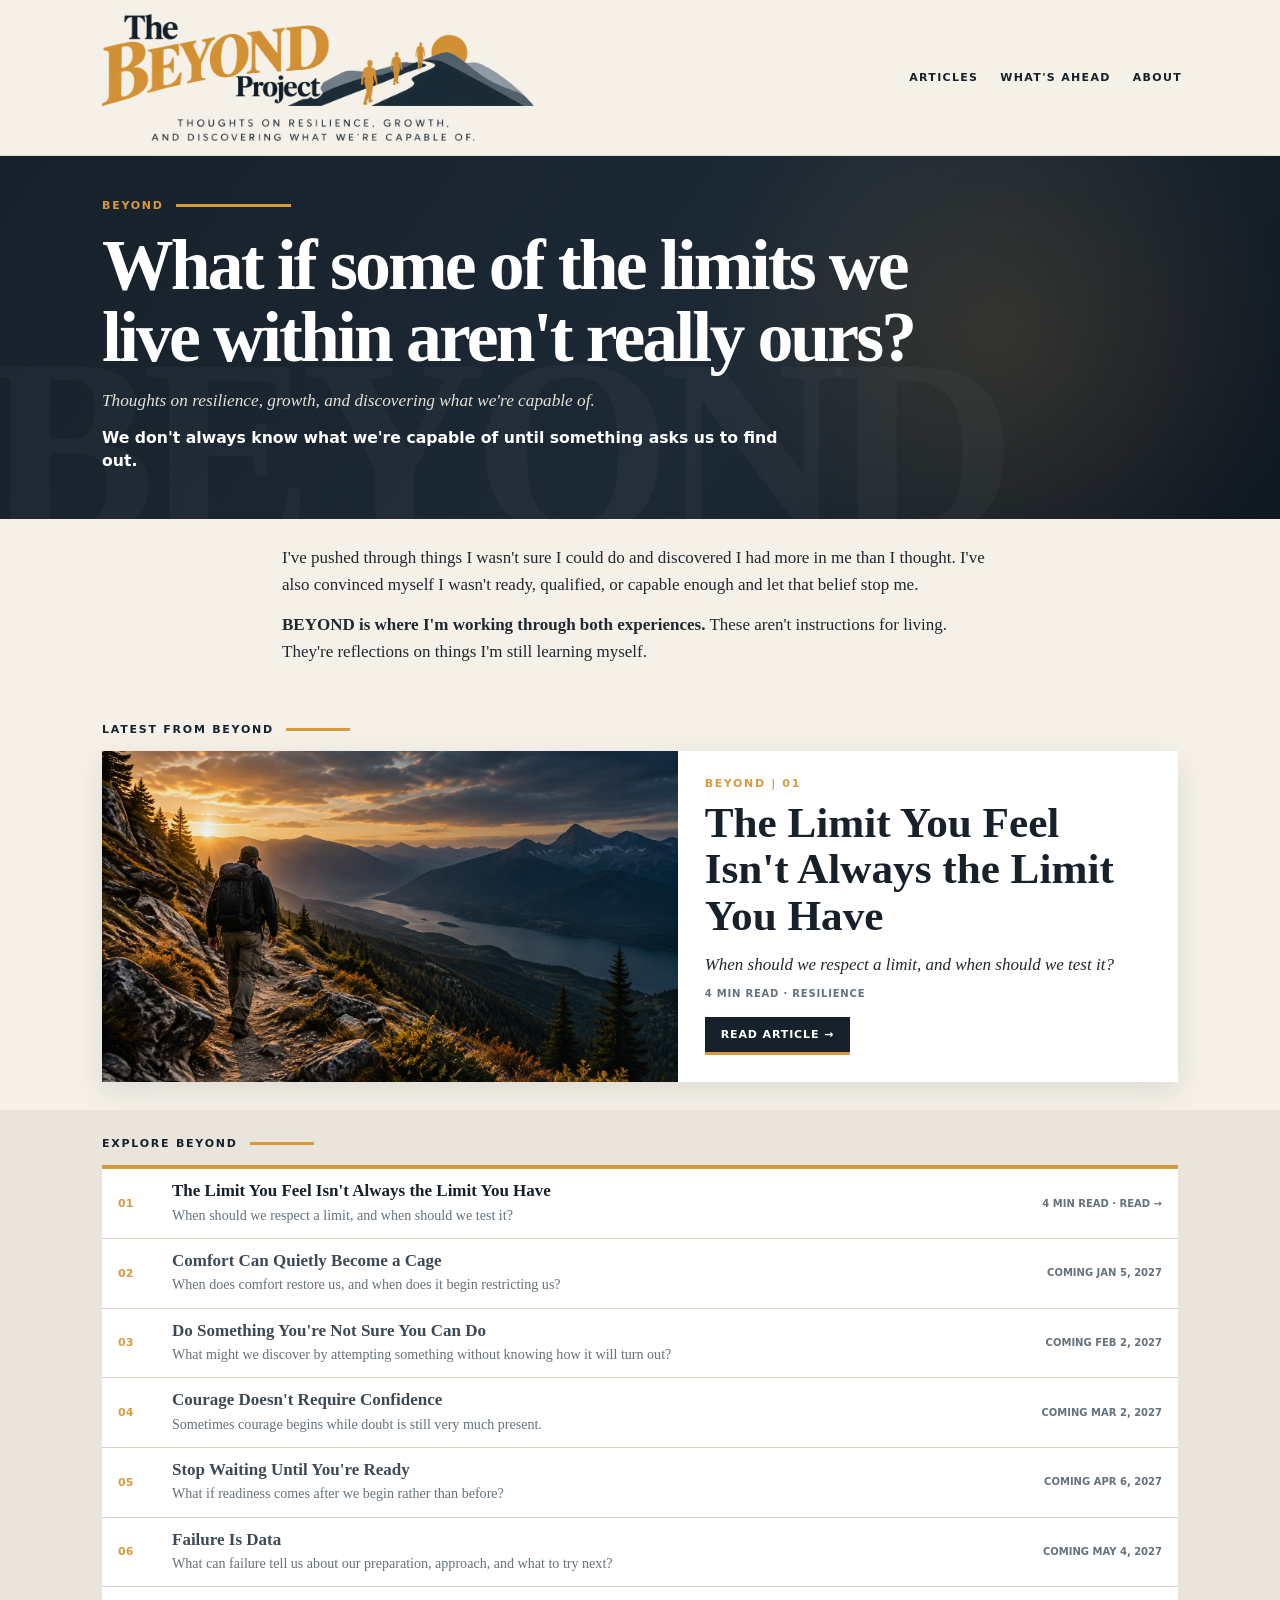
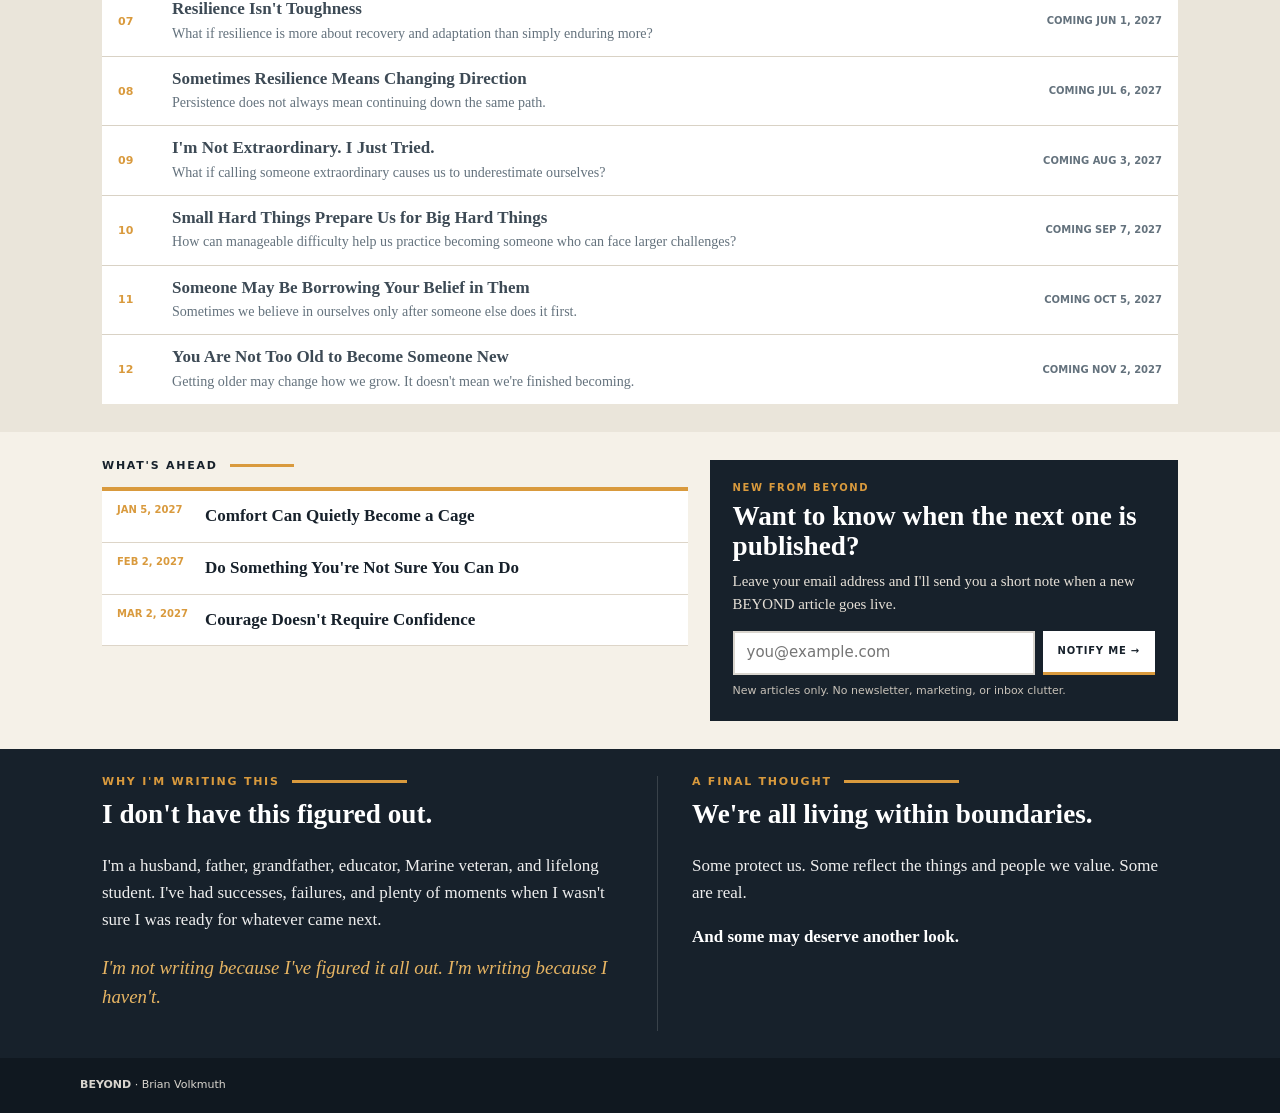
==== commit 0d3b3efc: "Launch-mode landing page" ====
--- a/index.html
+++ b/index.html
@@ -4,13 +4,43 @@
 <meta name="description" content="BEYOND is Brian Volkmuth's series of reflections on resilience, growth, uncertainty, and discovering what we're capable of.">
 <style>
 :root{--navy:#17212B;--navy2:#101820;--amber:#D99A3D;--amber2:#E7B563;--ivory:#F5F1E8;--paper:#EAE5DA;--ink:#20272D;--slate:#64727D;--display:Georgia,"Times New Roman",serif;--ui:system-ui,-apple-system,BlinkMacSystemFont,"Segoe UI",Arial,sans-serif;--wide:1120px;--reading:760px}*{box-sizing:border-box}html{scroll-behavior:smooth}body{margin:0;background:var(--ivory);color:var(--ink);font:17px/1.58 var(--display)}a{color:inherit}.sr-only{position:absolute;width:1px;height:1px;padding:0;margin:-1px;overflow:hidden;clip:rect(0,0,0,0);white-space:nowrap;border:0}.mast{position:relative;overflow:hidden;color:#fff;background:radial-gradient(circle at 78% 48%,rgba(217,154,61,.15),transparent 28%),linear-gradient(125deg,var(--navy),#1c2935 58%,var(--navy2))}.mast:before{content:"BEYOND";position:absolute;left:-15px;bottom:-58px;color:rgba(255,255,255,.03);font:700 clamp(8rem,20vw,16rem)/1 var(--display);letter-spacing:-.05em}.mastin{position:relative;z-index:1;max-width:var(--wide);margin:auto;padding:44px 22px 46px}.eyebrow,.sectionlabel{display:flex;align-items:center;gap:12px;font:800 11px/1 var(--ui);letter-spacing:.16em;text-transform:uppercase}.eyebrow{color:var(--amber)}.line{height:3px;width:115px;background:var(--amber)}.mast h1{max-width:820px;margin:18px 0 13px;font-size:clamp(2.7rem,5.6vw,4.9rem);line-height:1.01;letter-spacing:-.04em}.mast .sub{max-width:680px;margin:0 0 12px;color:#e6e1d8;font-style:italic;font-size:1.08rem}.mast .thought{max-width:680px;margin:0;font:700 .98rem/1.5 var(--ui)}.intro{max-width:var(--reading);margin:auto;padding:26px 22px 16px}.intro p{margin:0 0 .8em}.wrap{max-width:var(--wide);margin:auto;padding:28px 22px}.sectionlabel{margin-bottom:16px;color:var(--navy)}.sectionlabel .line{width:64px}.feature{display:grid;grid-template-columns:1.07fr .93fr;background:#fff;box-shadow:0 10px 28px rgba(23,33,43,.1)}.media{min-height:285px;background-position:center;background-size:cover}.copy{padding:27px;display:flex;flex-direction:column;justify-content:center}.num{color:var(--amber);font:800 11px/1 var(--ui);letter-spacing:.15em;text-transform:uppercase}.copy h2{margin:11px 0 12px;color:var(--navy);font-size:clamp(1.9rem,3.4vw,2.7rem);line-height:1.08}.copy p{margin:0 0 11px}.meta{color:var(--slate);font:700 10px/1 var(--ui);letter-spacing:.08em;text-transform:uppercase}.btn{align-self:flex-start;margin-top:18px;padding:12px 16px;background:var(--navy);color:#fff;border-bottom:3px solid var(--amber);font:800 11px/1 var(--ui);letter-spacing:.08em;text-transform:uppercase;text-decoration:none}.library{background:var(--paper)}.list{background:#fff;border-top:4px solid var(--amber)}.row{display:grid;grid-template-columns:42px minmax(0,1fr) auto;gap:12px;align-items:center;padding:12px 16px;border-bottom:1px solid #d9d2c5;text-decoration:none}.row:last-child{border:0}.rnum{color:var(--amber);font:800 11px/1 var(--ui)}.title{display:block;color:var(--navy);font-weight:700;line-height:1.2}.desc{display:block;color:var(--slate);font-size:.88rem;margin-top:2px}.rmeta{white-space:nowrap;color:var(--slate);font:700 10px/1 var(--ui);text-transform:uppercase}.ahead-signup{display:grid;grid-template-columns:minmax(0,1fr) minmax(330px,.8fr);gap:22px}.ahead{list-style:none;margin:0;padding:0;background:#fff;border-top:4px solid var(--amber)}.ahead li{display:grid;grid-template-columns:78px 1fr;gap:10px;padding:12px 15px;border-bottom:1px solid #ddd5c8}.date{color:var(--amber);font:800 10px/1.35 var(--ui);text-transform:uppercase}.atitle{color:var(--navy);font-weight:700}.signup{background:var(--navy);color:#fff;padding:23px}.signup-kicker{color:var(--amber);font:800 10px/1 var(--ui);letter-spacing:.16em;text-transform:uppercase}.signup h2{margin:9px 0 8px;font-size:1.7rem;line-height:1.1}.signup p{margin:0 0 14px;color:#e7e1d8;font-size:.93rem}.form{display:grid;grid-template-columns:minmax(0,1fr) auto;gap:8px}.form label{position:absolute;width:1px;height:1px;overflow:hidden;clip:rect(0,0,0,0)}.form input{min-height:44px;border:2px solid #d9d5ce;padding:10px 12px;font:15px/1.3 var(--ui)}.form button{min-height:44px;border:0;border-bottom:3px solid var(--amber);background:#fff;color:var(--navy);padding:10px 15px;font:800 10px/1 var(--ui);letter-spacing:.08em;text-transform:uppercase;cursor:pointer}.fine{margin:8px 0 0!important;color:#c7c1b8!important;font:11px/1.4 var(--ui)!important}.about{background:var(--navy);color:#eee}.aboutin{max-width:var(--wide);margin:auto;padding:27px 22px;display:grid;grid-template-columns:1fr 1fr;gap:34px}.about h2{margin:6px 0 10px;color:#fff;font-size:1.7rem}.quote{color:var(--amber2);font-size:1.18rem;font-style:italic}.closing{border-left:1px solid rgba(255,255,255,.15);padding-left:34px}.closing strong{color:#fff}footer{background:var(--navy2);color:#d9d5ce;padding:19px 22px;font:11px/1.5 var(--ui)}.footerin{max-width:var(--wide);margin:auto}.err{padding:16px;background:#fff1c7;border-left:4px solid var(--amber)}@media(max-width:800px){.mastin{padding:35px 20px 38px}.mast h1{font-size:2.65rem}.intro{padding:22px 20px 12px}.wrap{padding:24px 18px}.feature{grid-template-columns:1fr}.media{min-height:210px}.copy{padding:22px 20px}.row{grid-template-columns:34px 1fr}.rmeta{grid-column:2}.ahead-signup{grid-template-columns:minmax(0,1fr)}.form{grid-template-columns:minmax(0,1fr)}.form input{min-width:0;width:100%}.form button{width:100%}.aboutin{grid-template-columns:1fr;gap:18px}.closing{border-left:0;border-top:1px solid rgba(255,255,255,.15);padding:18px 0 0}}@media(max-width:420px){.mast h1{font-size:2.3rem}.ahead li{grid-template-columns:68px 1fr}}
-.logo-header{background:var(--ivory);border-bottom:1px solid #e2dccf;padding:10px 0}.logo-shell{max-width:var(--wide);margin:auto;padding:0 18px;display:flex;align-items:center;justify-content:space-between;gap:24px}.logo-home{display:block;flex:0 1 auto;line-height:0}.mast-logo{display:block;width:clamp(240px,40vw,440px);height:auto}.logo-nav{display:flex;flex-wrap:wrap;gap:22px;font:800 11px/1 var(--ui);letter-spacing:.12em;text-transform:uppercase}.logo-nav a{color:var(--navy);text-decoration:none;padding:8px 0}.logo-nav a:hover,.logo-nav a:focus-visible{text-decoration:underline;text-decoration-color:var(--amber);text-decoration-thickness:2px;text-underline-offset:5px}.logo-home:focus-visible,.logo-nav a:focus-visible{outline:2px solid var(--amber);outline-offset:3px}@media(max-width:800px){.logo-nav{gap:16px}}@media(max-width:640px){.logo-header{padding:10px 0 4px}.logo-shell{padding:0 14px}.logo-shell{flex-direction:column;gap:2px}.mast-logo{width:min(100%,380px)}.logo-nav{justify-content:center;gap:18px;font-size:10px}}</style></head><body>
+.logo-header{background:var(--ivory);border-bottom:1px solid #e2dccf;padding:10px 0}.logo-shell{max-width:var(--wide);margin:auto;padding:0 18px;display:flex;align-items:center;justify-content:space-between;gap:24px}.logo-home{display:block;flex:0 1 auto;line-height:0}.mast-logo{display:block;width:clamp(240px,40vw,440px);height:auto}.logo-nav{display:flex;flex-wrap:wrap;gap:22px;font:800 11px/1 var(--ui);letter-spacing:.12em;text-transform:uppercase}.logo-nav a{color:var(--navy);text-decoration:none;padding:8px 0}.logo-nav a:hover,.logo-nav a:focus-visible{text-decoration:underline;text-decoration-color:var(--amber);text-decoration-thickness:2px;text-underline-offset:5px}.logo-home:focus-visible,.logo-nav a:focus-visible{outline:2px solid var(--amber);outline-offset:3px}@media(max-width:800px){.logo-nav{gap:16px}}@media(max-width:640px){.logo-header{padding:10px 0 4px}.logo-shell{padding:0 14px}.logo-shell{flex-direction:column;gap:2px}.mast-logo{width:min(100%,380px)}.logo-nav{justify-content:center;gap:18px;font-size:10px}}.row.coming .title{color:#3d4a55}.btn[aria-disabled]{cursor:default;background:#3d4a55}</style></head><body>
 <header class="logo-header"><div class="logo-shell"><a class="logo-home" href="index.html" aria-label="The BEYOND Project home"><img class="mast-logo" src="BEYOND_Header_Logo_Cropped.png" alt="The BEYOND Project. Thoughts on resilience, growth, and discovering what we’re capable of." width="1100" height="337"></a><nav class="logo-nav" aria-label="Primary"><a href="#articles">Articles</a><a href="#ahead">What's Ahead</a><a href="#about">About</a></nav></div></header><section class="mast"><div class="mastin"><div class="eyebrow">BEYOND <span class="line"></span></div><h1>What if some of the limits we live within aren't really ours?</h1><p class="sub">Thoughts on resilience, growth, and discovering what we're capable of.</p><p class="thought">We don't always know what we're capable of until something asks us to find out.</p></div></section>
 <section class="intro"><p>I've pushed through things I wasn't sure I could do and discovered I had more in me than I thought. I've also convinced myself I wasn't ready, qualified, or capable enough and let that belief stop me.</p><p><strong>BEYOND is where I'm working through both experiences.</strong> These aren't instructions for living. They're reflections on things I'm still learning myself.</p></section>
 <main><section id="articles"><div class="wrap"><div class="sectionlabel">Latest from BEYOND <span class="line"></span></div><div id="latest"><div class="err">Loading the latest article…</div></div></div></section>
-<section class="library"><div class="wrap"><div class="sectionlabel">Explore BEYOND <span class="line"></span></div><div id="published" class="list"><div class="err">Loading published articles…</div></div></div></section>
+<section class="library"><div class="wrap"><div class="sectionlabel">Explore BEYOND <span class="line"></span></div><div id="published" class="list"><div class="err">Loading articles…</div></div></div></section>
 <section id="ahead"><div class="wrap"><div class="ahead-signup"><div><div class="sectionlabel">What's Ahead <span class="line"></span></div><ul id="upcoming" class="ahead"><li><span class="date">Soon</span><span>Loading upcoming articles…</span></li></ul></div><aside class="signup"><div class="signup-kicker">New from BEYOND</div><h2>Want to know when the next one is published?</h2><p>Leave your email address and I'll send you a short note when a new BEYOND article goes live.</p><form class="form" action="https://buttondown.com/api/emails/embed-subscribe/volkmuth" method="post"><label for="bd-email">Email address</label><input id="bd-email" name="email" type="email" autocomplete="email" inputmode="email" maxlength="254" placeholder="you@example.com" required><button type="submit">Notify Me →</button></form><p class="fine">New articles only. No newsletter, marketing, or inbox clutter.</p></aside></div></div></section>
 <section class="about" id="about"><div class="aboutin"><div><div class="eyebrow">Why I'm Writing This <span class="line"></span></div><h2>I don't have this figured out.</h2><p>I'm a husband, father, grandfather, educator, Marine veteran, and lifelong student. I've had successes, failures, and plenty of moments when I wasn't sure I was ready for whatever came next.</p><p class="quote">I'm not writing because I've figured it all out. I'm writing because I haven't.</p></div><div class="closing"><div class="eyebrow">A Final Thought <span class="line"></span></div><h2>We're all living within boundaries.</h2><p>Some protect us. Some reflect the things and people we value. Some are real.</p><strong>And some may deserve another look.</strong></div></div></section></main>
 <footer><div class="footerin"><strong>BEYOND</strong> · Brian Volkmuth</div></footer>
-<script>(()=>{'use strict';const esc=v=>String(v??'').replace(/[&<>'"]/g,c=>({'&':'&amp;','<':'&lt;','>':'&gt;',"'":'&#39;','"':'&quot;'}[c]));const latest=document.querySelector('#latest'),published=document.querySelector('#published'),upcoming=document.querySelector('#upcoming');fetch('articles.json',{cache:'no-store'}).then(r=>{if(!r.ok)throw Error(r.status);return r.json()}).then(data=>{const all=data.slice().sort((a,b)=>String(a.number).localeCompare(String(b.number),undefined,{numeric:true}));if(!all.length)throw Error('No articles');const a=all[0];latest.innerHTML=`<article class="feature"><div class="media" role="img" aria-label="${esc(a.imageAlt||a.title)}" style="background-image:linear-gradient(90deg,rgba(23,33,43,.03),rgba(23,33,43,.16)),url('${encodeURI(a.image)}')"></div><div class="copy"><div class="num">BEYOND | ${esc(a.number)}</div><h2>${esc(a.title)}</h2><p><em>${esc(a.description)}</em></p><div class="meta">${esc(a.readTime)} · ${esc(a.category)}</div><a class="btn" href="${encodeURI(a.url)}">Read Article →</a></div></article>`;published.innerHTML=all.map(a=>`<a class="row" href="${encodeURI(a.url)}"><span class="rnum">${esc(a.number)}</span><span><span class="title">${esc(a.title)}</span><span class="desc">${esc(a.description)}</span></span><span class="rmeta">${esc(a.readTime)} · Read →</span></a>`).join('');upcoming.innerHTML='<li><span class="date">Editorial preview</span><span class="atitle">All 12 BEYOND articles are available for review. Publication dates are intentionally disabled while the series is in editing.</span></li>'}).catch(()=>{latest.innerHTML=published.innerHTML='<div class="err">The article list could not be loaded. Confirm that articles.json is in the repository root and contains valid JSON.</div>';upcoming.innerHTML='<li><span class="date">!</span><span>Editorial article list unavailable.</span></li>'})})();</script>
+<script>(()=>{'use strict';
+/* BEYOND launch mode: an article is released at 7:00 p.m. Central on its publishDate.
+   Preview any moment with ?asof=YYYY-MM-DDTHH:MM (Central time). */
+const TZ='America/Chicago',RELEASE_HOUR=19;
+const esc=v=>String(v??'').replace(/[&<>'"]/g,c=>({'&':'&amp;','<':'&lt;','>':'&gt;',"'":'&#39;','"':'&quot;'}[c]));
+const latest=document.querySelector('#latest'),published=document.querySelector('#published'),upcoming=document.querySelector('#upcoming');
+const wall=t=>{const p={};new Intl.DateTimeFormat('en-US',{timeZone:TZ,hourCycle:'h23',year:'numeric',month:'2-digit',day:'2-digit',hour:'2-digit',minute:'2-digit'}).formatToParts(new Date(t)).forEach(x=>p[x.type]=x.value);return Date.UTC(+p.year,+p.month-1,+p.day,+p.hour%24,+p.minute)};
+/* Convert a Central wall-clock time to a real instant (handles daylight saving time). */
+const central=(y,mo,d,h,mi)=>{const want=Date.UTC(y,mo-1,d,h,mi);let t=want;for(let i=0;i<3;i++)t+=want-wall(t);return t};
+const ymd=s=>{const m=/^(\d{4})-(\d{2})-(\d{2})$/.exec(String(s||''));if(!m)return null;const y=+m[1],mo=+m[2],d=+m[3],t=new Date(Date.UTC(y,mo-1,d));return t.getUTCMonth()===mo-1&&t.getUTCDate()===d?[y,mo,d]:null};
+const nowInstant=()=>{const q=new URLSearchParams(location.search).get('asof');const m=/^(\d{4})-(\d{2})-(\d{2})T(\d{2}):(\d{2})$/.exec(q||'');return m?central(+m[1],+m[2],+m[3],+m[4],+m[5]):Date.now()};
+const fmt=(p,opts)=>new Date(Date.UTC(p[0],p[1]-1,p[2],12)).toLocaleDateString('en-US',Object.assign({timeZone:'UTC'},opts));
+const longDate=p=>fmt(p,{weekday:'long',month:'long',day:'numeric'});
+const shortDate=p=>fmt(p,{month:'short',day:'numeric',year:'numeric'});
+fetch('articles.json',{cache:'no-store'}).then(r=>{if(!r.ok)throw Error(r.status);return r.json()}).then(data=>{
+ const now=nowInstant();
+ const all=data.slice().sort((a,b)=>String(a.number).localeCompare(String(b.number),undefined,{numeric:true}));
+ if(!all.length)throw Error('No articles');
+ all.forEach(a=>{a._p=ymd(a.publishDate);if(!a._p){console.warn('BEYOND: missing or invalid publishDate for article '+a.number+' (expected YYYY-MM-DD).');a._t=Infinity}else a._t=central(a._p[0],a._p[1],a._p[2],RELEASE_HOUR,0);a._live=a._t<=now});
+ const live=all.filter(a=>a._live),coming=all.filter(a=>!a._live).sort((a,b)=>a._t-b._t);
+ const when=a=>a._p?shortDate(a._p):'Soon';
+ const f=live.length?live.reduce((x,y)=>y._t>=x._t?y:x):(coming[0]||all[0]);
+ const action=f._live?`<a class="btn" href="${encodeURI(f.url)}">Read Article →</a>`:`<div class="btn" aria-disabled="true">Coming ${f._p?esc(longDate(f._p))+' at 7 p.m. Central':'soon'}</div>`;
+ latest.innerHTML=`<article class="feature"><div class="media" role="img" aria-label="${esc(f.imageAlt||f.title)}" style="background-image:linear-gradient(90deg,rgba(23,33,43,.03),rgba(23,33,43,.16)),url('${encodeURI(f.image)}')"></div><div class="copy"><div class="num">BEYOND | ${esc(f.number)}</div><h2>${esc(f.title)}</h2><p><em>${esc(f.description)}</em></p><div class="meta">${esc(f.readTime)} · ${esc(f.category)}</div>${action}</div></article>`;
+ published.innerHTML=all.map(a=>a._live
+  ?`<a class="row" href="${encodeURI(a.url)}"><span class="rnum">${esc(a.number)}</span><span><span class="title">${esc(a.title)}</span><span class="desc">${esc(a.description)}</span></span><span class="rmeta">${esc(a.readTime)} · Read →</span></a>`
+  :`<div class="row coming"><span class="rnum">${esc(a.number)}</span><span><span class="title">${esc(a.title)}</span><span class="desc">${esc(a.description)}</span></span><span class="rmeta">Coming ${esc(when(a))}</span></div>`).join('');
+ upcoming.innerHTML=coming.length
+  ?coming.slice(0,3).map(a=>`<li><span class="date">${esc(when(a))}</span><span class="atitle">${esc(a.title)}</span></li>`).join('')
+  :'<li><span class="date">Complete</span><span class="atitle">All 12 articles in the first BEYOND series are now published.</span></li>';
+}).catch(()=>{latest.innerHTML=published.innerHTML='<div class="err">The article schedule could not be loaded. Please refresh the page in a moment.</div>';upcoming.innerHTML='<li><span class="date">!</span><span>Upcoming articles unavailable.</span></li>'})})();</script>
 </body></html>
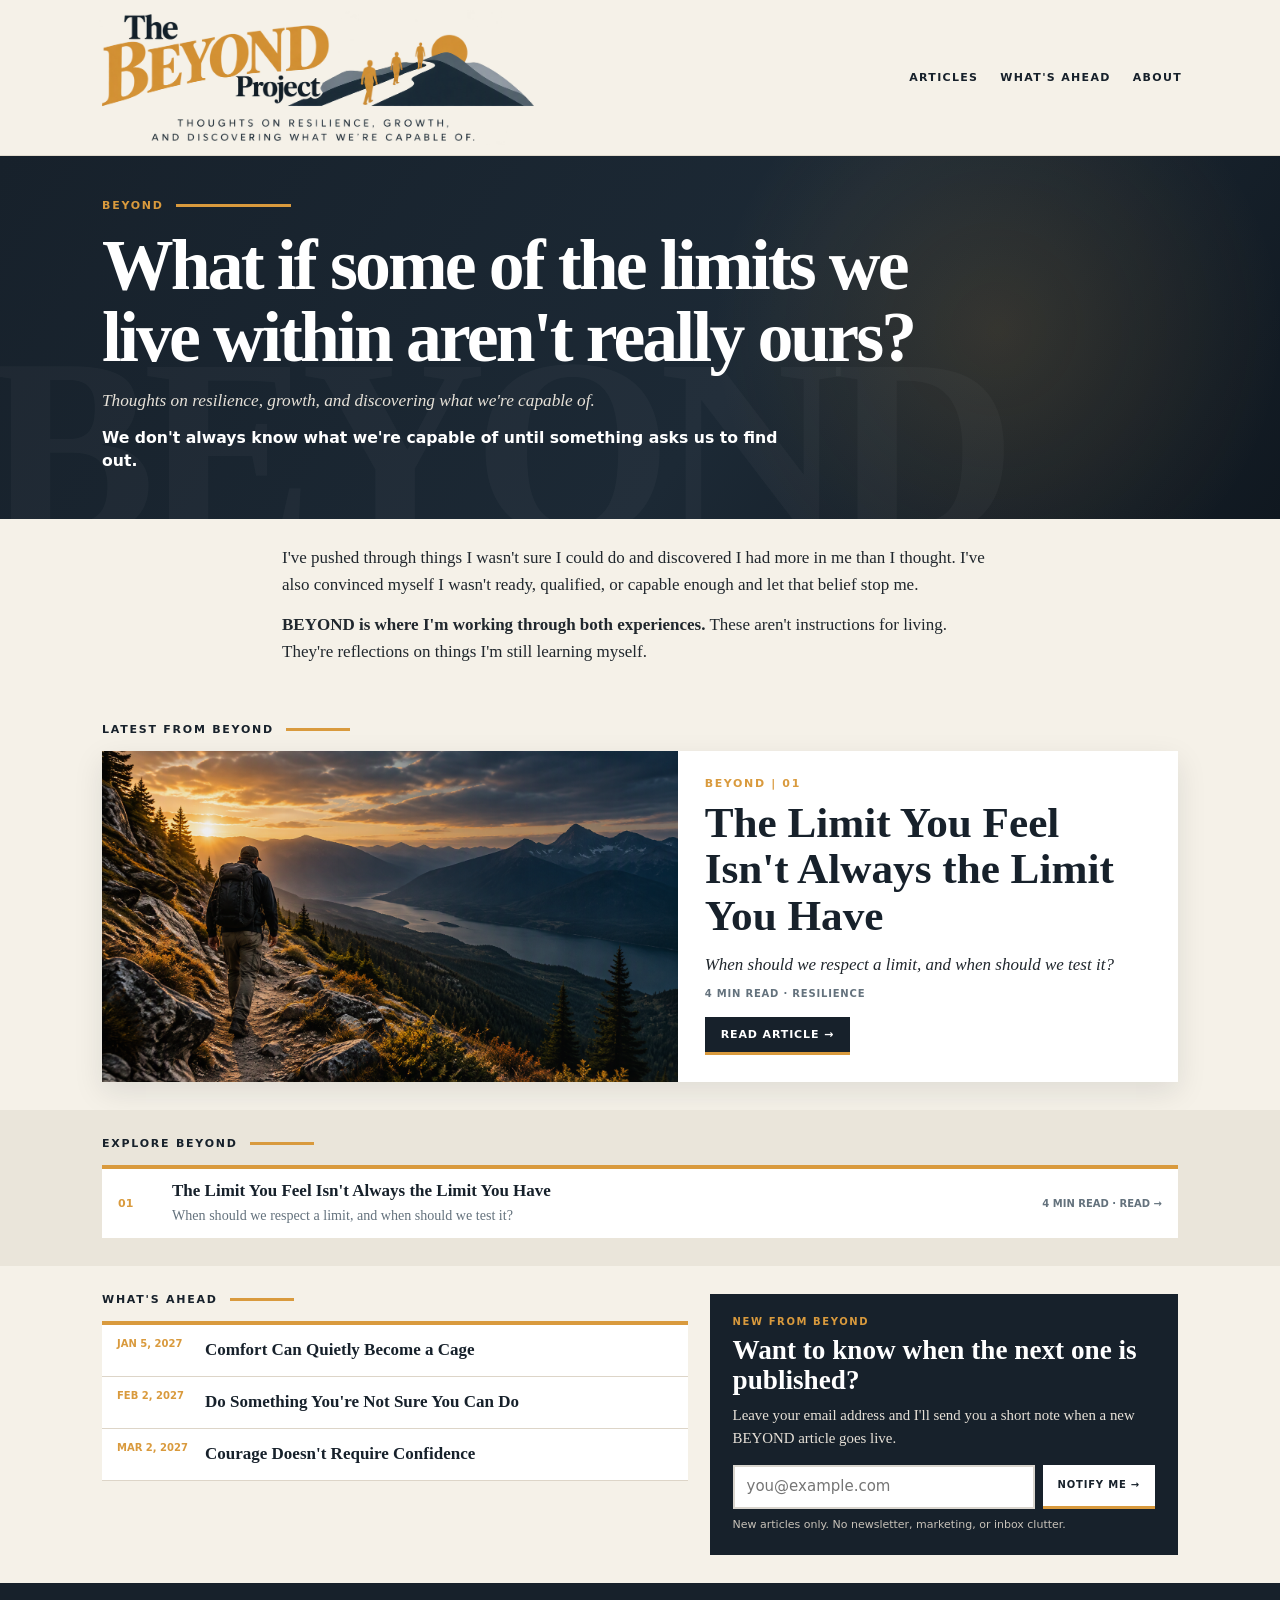
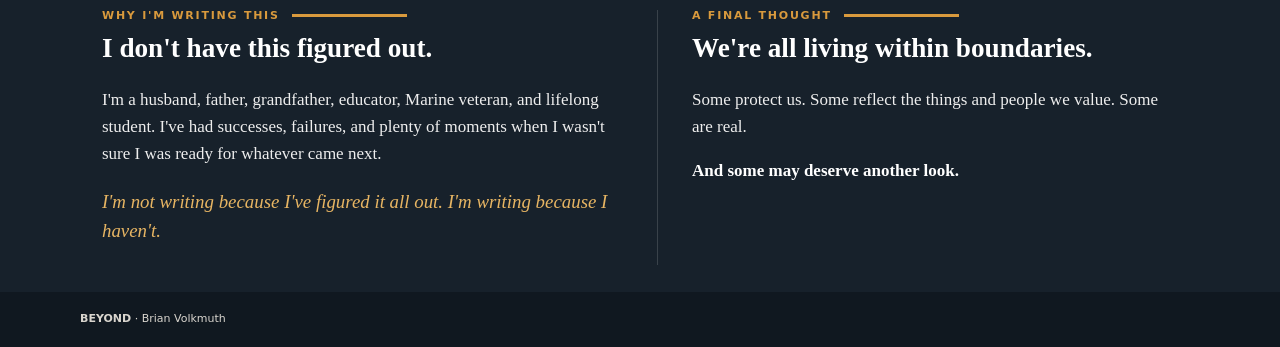
==== commit 907a41cc: "Show only released articles" ====
--- a/index.html
+++ b/index.html
@@ -4,7 +4,7 @@
 <meta name="description" content="BEYOND is Brian Volkmuth's series of reflections on resilience, growth, uncertainty, and discovering what we're capable of.">
 <style>
 :root{--navy:#17212B;--navy2:#101820;--amber:#D99A3D;--amber2:#E7B563;--ivory:#F5F1E8;--paper:#EAE5DA;--ink:#20272D;--slate:#64727D;--display:Georgia,"Times New Roman",serif;--ui:system-ui,-apple-system,BlinkMacSystemFont,"Segoe UI",Arial,sans-serif;--wide:1120px;--reading:760px}*{box-sizing:border-box}html{scroll-behavior:smooth}body{margin:0;background:var(--ivory);color:var(--ink);font:17px/1.58 var(--display)}a{color:inherit}.sr-only{position:absolute;width:1px;height:1px;padding:0;margin:-1px;overflow:hidden;clip:rect(0,0,0,0);white-space:nowrap;border:0}.mast{position:relative;overflow:hidden;color:#fff;background:radial-gradient(circle at 78% 48%,rgba(217,154,61,.15),transparent 28%),linear-gradient(125deg,var(--navy),#1c2935 58%,var(--navy2))}.mast:before{content:"BEYOND";position:absolute;left:-15px;bottom:-58px;color:rgba(255,255,255,.03);font:700 clamp(8rem,20vw,16rem)/1 var(--display);letter-spacing:-.05em}.mastin{position:relative;z-index:1;max-width:var(--wide);margin:auto;padding:44px 22px 46px}.eyebrow,.sectionlabel{display:flex;align-items:center;gap:12px;font:800 11px/1 var(--ui);letter-spacing:.16em;text-transform:uppercase}.eyebrow{color:var(--amber)}.line{height:3px;width:115px;background:var(--amber)}.mast h1{max-width:820px;margin:18px 0 13px;font-size:clamp(2.7rem,5.6vw,4.9rem);line-height:1.01;letter-spacing:-.04em}.mast .sub{max-width:680px;margin:0 0 12px;color:#e6e1d8;font-style:italic;font-size:1.08rem}.mast .thought{max-width:680px;margin:0;font:700 .98rem/1.5 var(--ui)}.intro{max-width:var(--reading);margin:auto;padding:26px 22px 16px}.intro p{margin:0 0 .8em}.wrap{max-width:var(--wide);margin:auto;padding:28px 22px}.sectionlabel{margin-bottom:16px;color:var(--navy)}.sectionlabel .line{width:64px}.feature{display:grid;grid-template-columns:1.07fr .93fr;background:#fff;box-shadow:0 10px 28px rgba(23,33,43,.1)}.media{min-height:285px;background-position:center;background-size:cover}.copy{padding:27px;display:flex;flex-direction:column;justify-content:center}.num{color:var(--amber);font:800 11px/1 var(--ui);letter-spacing:.15em;text-transform:uppercase}.copy h2{margin:11px 0 12px;color:var(--navy);font-size:clamp(1.9rem,3.4vw,2.7rem);line-height:1.08}.copy p{margin:0 0 11px}.meta{color:var(--slate);font:700 10px/1 var(--ui);letter-spacing:.08em;text-transform:uppercase}.btn{align-self:flex-start;margin-top:18px;padding:12px 16px;background:var(--navy);color:#fff;border-bottom:3px solid var(--amber);font:800 11px/1 var(--ui);letter-spacing:.08em;text-transform:uppercase;text-decoration:none}.library{background:var(--paper)}.list{background:#fff;border-top:4px solid var(--amber)}.row{display:grid;grid-template-columns:42px minmax(0,1fr) auto;gap:12px;align-items:center;padding:12px 16px;border-bottom:1px solid #d9d2c5;text-decoration:none}.row:last-child{border:0}.rnum{color:var(--amber);font:800 11px/1 var(--ui)}.title{display:block;color:var(--navy);font-weight:700;line-height:1.2}.desc{display:block;color:var(--slate);font-size:.88rem;margin-top:2px}.rmeta{white-space:nowrap;color:var(--slate);font:700 10px/1 var(--ui);text-transform:uppercase}.ahead-signup{display:grid;grid-template-columns:minmax(0,1fr) minmax(330px,.8fr);gap:22px}.ahead{list-style:none;margin:0;padding:0;background:#fff;border-top:4px solid var(--amber)}.ahead li{display:grid;grid-template-columns:78px 1fr;gap:10px;padding:12px 15px;border-bottom:1px solid #ddd5c8}.date{color:var(--amber);font:800 10px/1.35 var(--ui);text-transform:uppercase}.atitle{color:var(--navy);font-weight:700}.signup{background:var(--navy);color:#fff;padding:23px}.signup-kicker{color:var(--amber);font:800 10px/1 var(--ui);letter-spacing:.16em;text-transform:uppercase}.signup h2{margin:9px 0 8px;font-size:1.7rem;line-height:1.1}.signup p{margin:0 0 14px;color:#e7e1d8;font-size:.93rem}.form{display:grid;grid-template-columns:minmax(0,1fr) auto;gap:8px}.form label{position:absolute;width:1px;height:1px;overflow:hidden;clip:rect(0,0,0,0)}.form input{min-height:44px;border:2px solid #d9d5ce;padding:10px 12px;font:15px/1.3 var(--ui)}.form button{min-height:44px;border:0;border-bottom:3px solid var(--amber);background:#fff;color:var(--navy);padding:10px 15px;font:800 10px/1 var(--ui);letter-spacing:.08em;text-transform:uppercase;cursor:pointer}.fine{margin:8px 0 0!important;color:#c7c1b8!important;font:11px/1.4 var(--ui)!important}.about{background:var(--navy);color:#eee}.aboutin{max-width:var(--wide);margin:auto;padding:27px 22px;display:grid;grid-template-columns:1fr 1fr;gap:34px}.about h2{margin:6px 0 10px;color:#fff;font-size:1.7rem}.quote{color:var(--amber2);font-size:1.18rem;font-style:italic}.closing{border-left:1px solid rgba(255,255,255,.15);padding-left:34px}.closing strong{color:#fff}footer{background:var(--navy2);color:#d9d5ce;padding:19px 22px;font:11px/1.5 var(--ui)}.footerin{max-width:var(--wide);margin:auto}.err{padding:16px;background:#fff1c7;border-left:4px solid var(--amber)}@media(max-width:800px){.mastin{padding:35px 20px 38px}.mast h1{font-size:2.65rem}.intro{padding:22px 20px 12px}.wrap{padding:24px 18px}.feature{grid-template-columns:1fr}.media{min-height:210px}.copy{padding:22px 20px}.row{grid-template-columns:34px 1fr}.rmeta{grid-column:2}.ahead-signup{grid-template-columns:minmax(0,1fr)}.form{grid-template-columns:minmax(0,1fr)}.form input{min-width:0;width:100%}.form button{width:100%}.aboutin{grid-template-columns:1fr;gap:18px}.closing{border-left:0;border-top:1px solid rgba(255,255,255,.15);padding:18px 0 0}}@media(max-width:420px){.mast h1{font-size:2.3rem}.ahead li{grid-template-columns:68px 1fr}}
-.logo-header{background:var(--ivory);border-bottom:1px solid #e2dccf;padding:10px 0}.logo-shell{max-width:var(--wide);margin:auto;padding:0 18px;display:flex;align-items:center;justify-content:space-between;gap:24px}.logo-home{display:block;flex:0 1 auto;line-height:0}.mast-logo{display:block;width:clamp(240px,40vw,440px);height:auto}.logo-nav{display:flex;flex-wrap:wrap;gap:22px;font:800 11px/1 var(--ui);letter-spacing:.12em;text-transform:uppercase}.logo-nav a{color:var(--navy);text-decoration:none;padding:8px 0}.logo-nav a:hover,.logo-nav a:focus-visible{text-decoration:underline;text-decoration-color:var(--amber);text-decoration-thickness:2px;text-underline-offset:5px}.logo-home:focus-visible,.logo-nav a:focus-visible{outline:2px solid var(--amber);outline-offset:3px}@media(max-width:800px){.logo-nav{gap:16px}}@media(max-width:640px){.logo-header{padding:10px 0 4px}.logo-shell{padding:0 14px}.logo-shell{flex-direction:column;gap:2px}.mast-logo{width:min(100%,380px)}.logo-nav{justify-content:center;gap:18px;font-size:10px}}.row.coming .title{color:#3d4a55}.btn[aria-disabled]{cursor:default;background:#3d4a55}</style></head><body>
+.logo-header{background:var(--ivory);border-bottom:1px solid #e2dccf;padding:10px 0}.logo-shell{max-width:var(--wide);margin:auto;padding:0 18px;display:flex;align-items:center;justify-content:space-between;gap:24px}.logo-home{display:block;flex:0 1 auto;line-height:0}.mast-logo{display:block;width:clamp(240px,40vw,440px);height:auto}.logo-nav{display:flex;flex-wrap:wrap;gap:22px;font:800 11px/1 var(--ui);letter-spacing:.12em;text-transform:uppercase}.logo-nav a{color:var(--navy);text-decoration:none;padding:8px 0}.logo-nav a:hover,.logo-nav a:focus-visible{text-decoration:underline;text-decoration-color:var(--amber);text-decoration-thickness:2px;text-underline-offset:5px}.logo-home:focus-visible,.logo-nav a:focus-visible{outline:2px solid var(--amber);outline-offset:3px}@media(max-width:800px){.logo-nav{gap:16px}}@media(max-width:640px){.logo-header{padding:10px 0 4px}.logo-shell{padding:0 14px}.logo-shell{flex-direction:column;gap:2px}.mast-logo{width:min(100%,380px)}.logo-nav{justify-content:center;gap:18px;font-size:10px}}.btn[aria-disabled]{cursor:default;background:#3d4a55}</style></head><body>
 <header class="logo-header"><div class="logo-shell"><a class="logo-home" href="index.html" aria-label="The BEYOND Project home"><img class="mast-logo" src="BEYOND_Header_Logo_Cropped.png" alt="The BEYOND Project. Thoughts on resilience, growth, and discovering what we’re capable of." width="1100" height="337"></a><nav class="logo-nav" aria-label="Primary"><a href="#articles">Articles</a><a href="#ahead">What's Ahead</a><a href="#about">About</a></nav></div></header><section class="mast"><div class="mastin"><div class="eyebrow">BEYOND <span class="line"></span></div><h1>What if some of the limits we live within aren't really ours?</h1><p class="sub">Thoughts on resilience, growth, and discovering what we're capable of.</p><p class="thought">We don't always know what we're capable of until something asks us to find out.</p></div></section>
 <section class="intro"><p>I've pushed through things I wasn't sure I could do and discovered I had more in me than I thought. I've also convinced myself I wasn't ready, qualified, or capable enough and let that belief stop me.</p><p><strong>BEYOND is where I'm working through both experiences.</strong> These aren't instructions for living. They're reflections on things I'm still learning myself.</p></section>
 <main><section id="articles"><div class="wrap"><div class="sectionlabel">Latest from BEYOND <span class="line"></span></div><div id="latest"><div class="err">Loading the latest article…</div></div></div></section>
@@ -36,9 +36,8 @@
  const f=live.length?live.reduce((x,y)=>y._t>=x._t?y:x):(coming[0]||all[0]);
  const action=f._live?`<a class="btn" href="${encodeURI(f.url)}">Read Article →</a>`:`<div class="btn" aria-disabled="true">Coming ${f._p?esc(longDate(f._p))+' at 7 p.m. Central':'soon'}</div>`;
  latest.innerHTML=`<article class="feature"><div class="media" role="img" aria-label="${esc(f.imageAlt||f.title)}" style="background-image:linear-gradient(90deg,rgba(23,33,43,.03),rgba(23,33,43,.16)),url('${encodeURI(f.image)}')"></div><div class="copy"><div class="num">BEYOND | ${esc(f.number)}</div><h2>${esc(f.title)}</h2><p><em>${esc(f.description)}</em></p><div class="meta">${esc(f.readTime)} · ${esc(f.category)}</div>${action}</div></article>`;
- published.innerHTML=all.map(a=>a._live
-  ?`<a class="row" href="${encodeURI(a.url)}"><span class="rnum">${esc(a.number)}</span><span><span class="title">${esc(a.title)}</span><span class="desc">${esc(a.description)}</span></span><span class="rmeta">${esc(a.readTime)} · Read →</span></a>`
-  :`<div class="row coming"><span class="rnum">${esc(a.number)}</span><span><span class="title">${esc(a.title)}</span><span class="desc">${esc(a.description)}</span></span><span class="rmeta">Coming ${esc(when(a))}</span></div>`).join('');
+ const lib=published.closest('section');
+ if(live.length){lib.hidden=false;published.innerHTML=live.map(a=>`<a class="row" href="${encodeURI(a.url)}"><span class="rnum">${esc(a.number)}</span><span><span class="title">${esc(a.title)}</span><span class="desc">${esc(a.description)}</span></span><span class="rmeta">${esc(a.readTime)} · Read →</span></a>`).join('')}else lib.hidden=true;
  upcoming.innerHTML=coming.length
   ?coming.slice(0,3).map(a=>`<li><span class="date">${esc(when(a))}</span><span class="atitle">${esc(a.title)}</span></li>`).join('')
   :'<li><span class="date">Complete</span><span class="atitle">All 12 articles in the first BEYOND series are now published.</span></li>';
